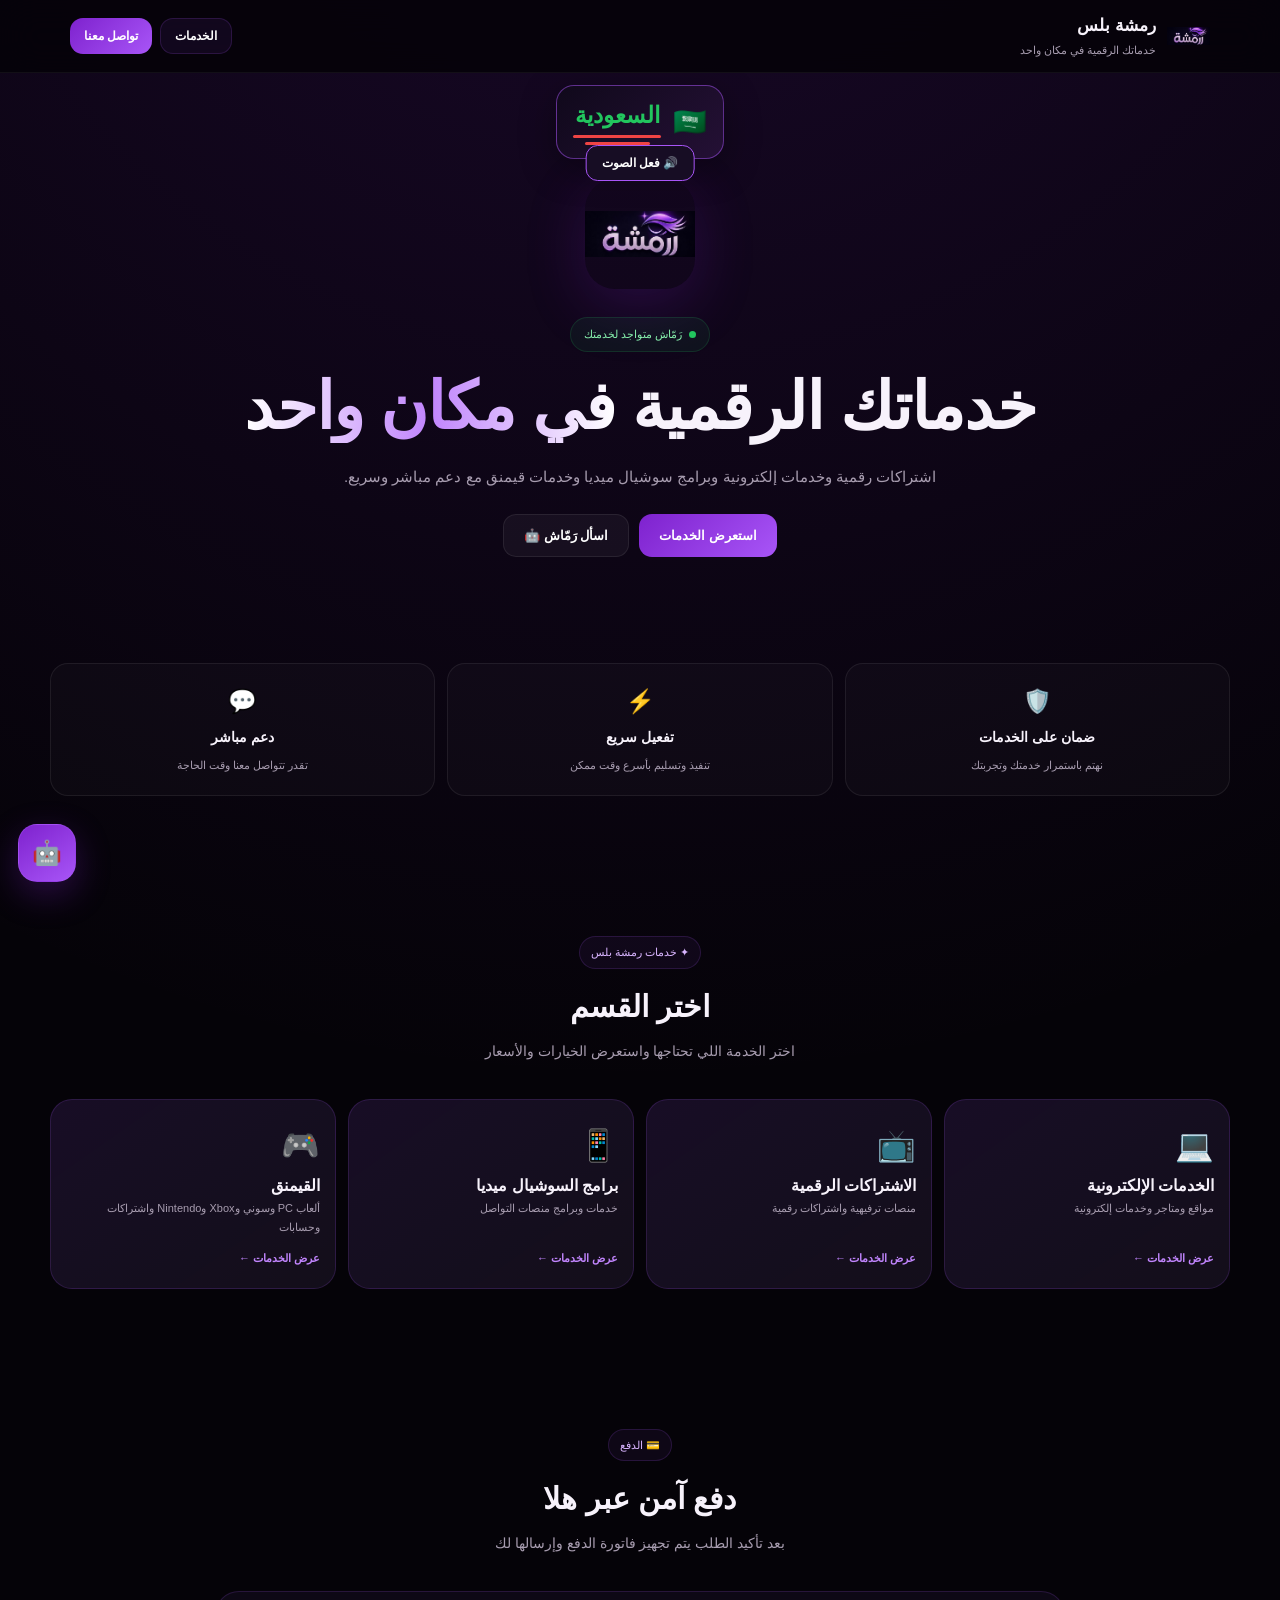
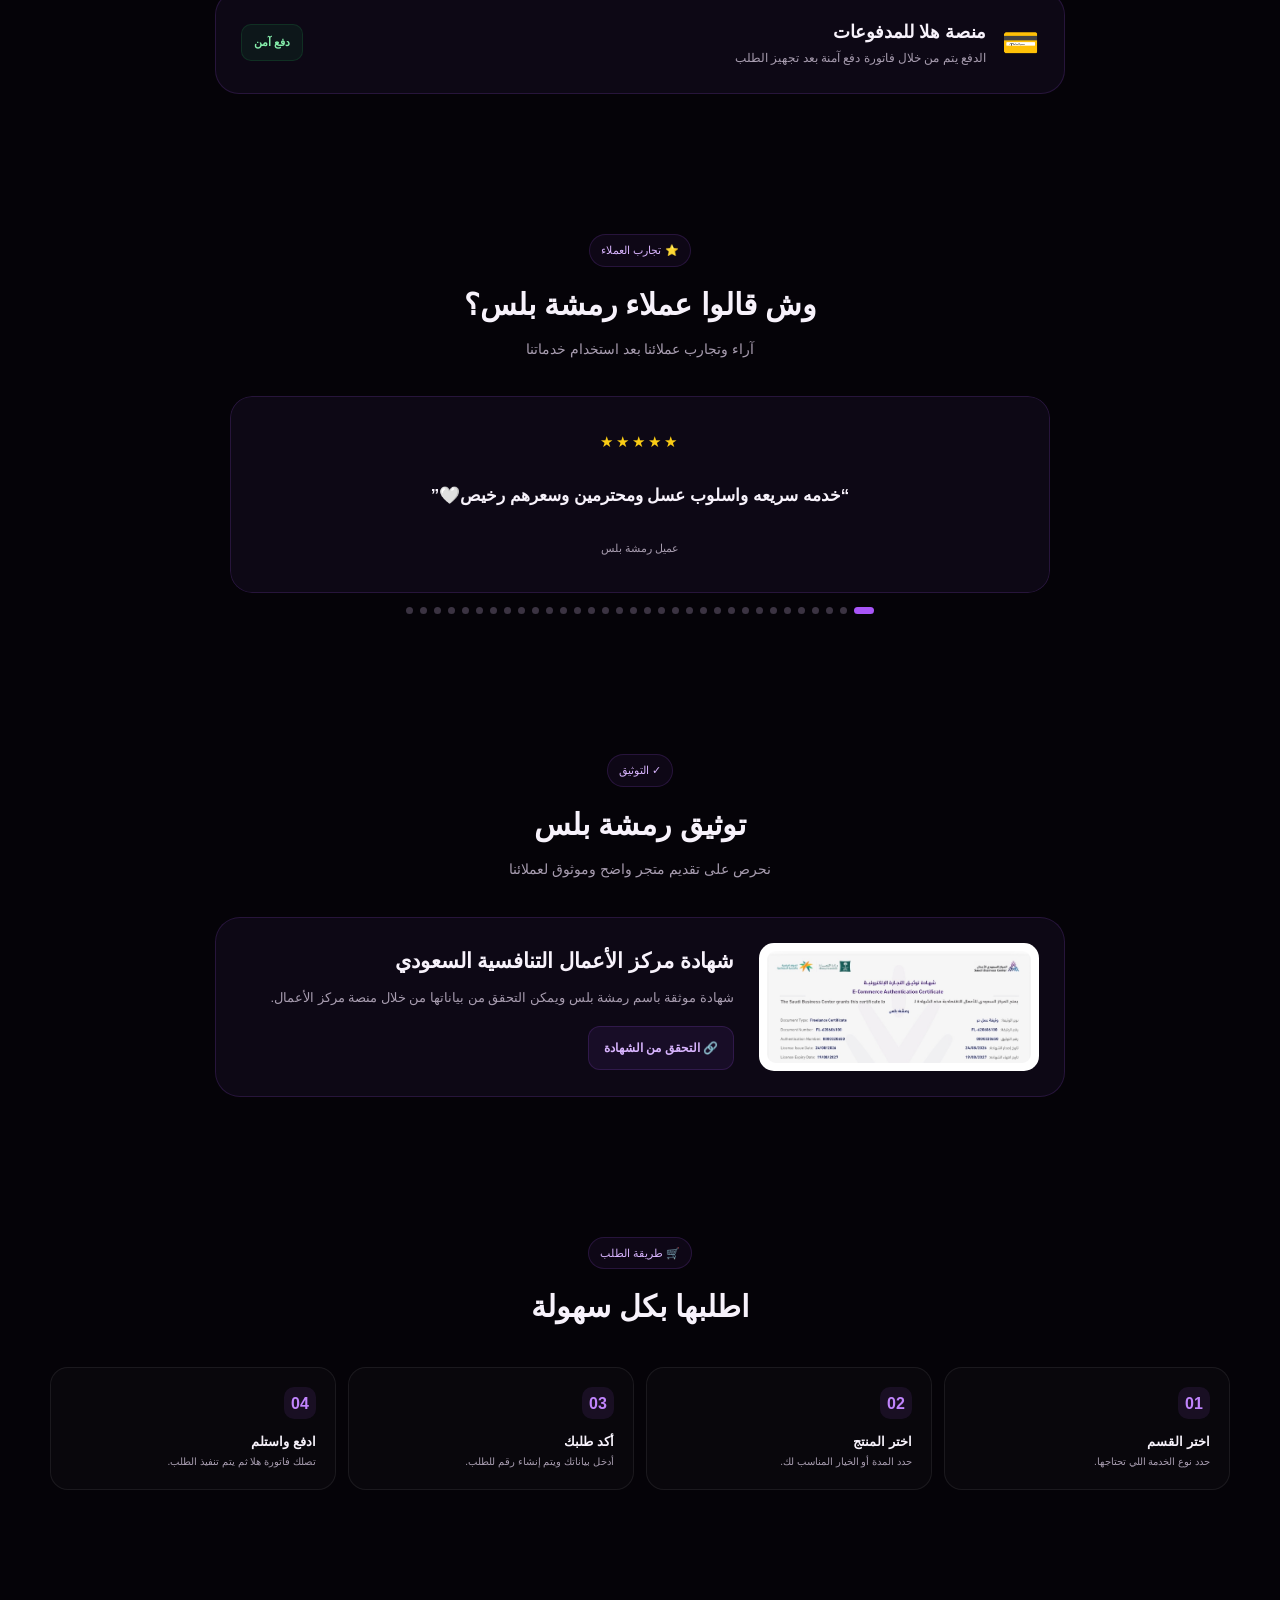
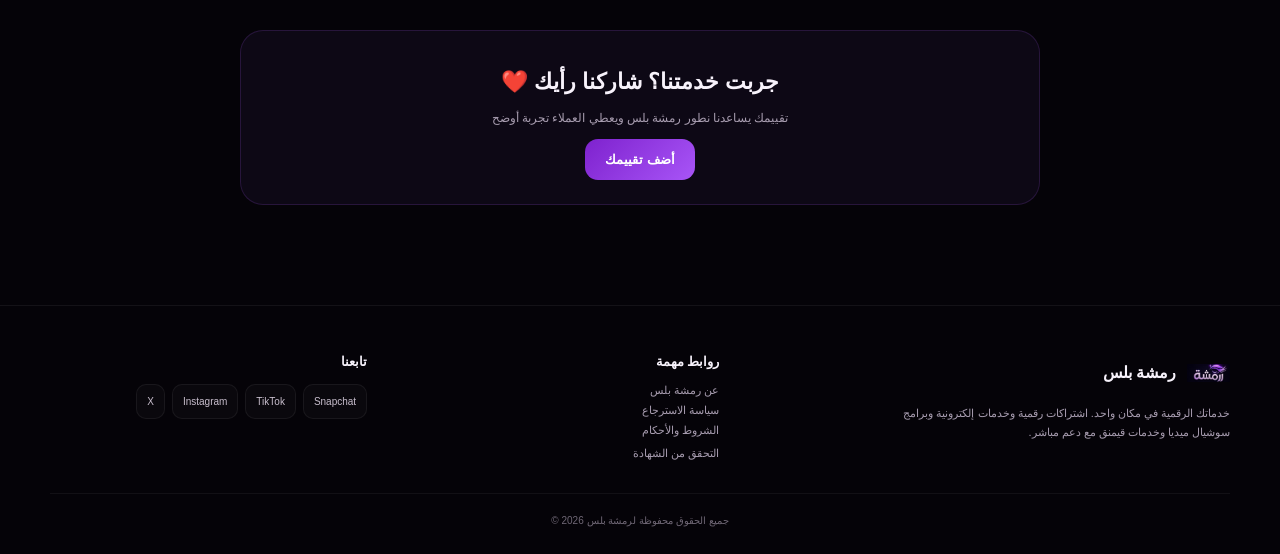
==== index.html @ 14879afb "Update index.html" ====
<!DOCTYPE html>
<html lang="ar" dir="rtl">
<head>
<meta charset="UTF-8">
<meta name="viewport" content="width=device-width, initial-scale=1.0">
<title>رمشة بلس | اشتراكات رقمية وخدمات إلكترونية</title>
<meta name="description" content="رمشة بلس - خدمات إلكترونية واشتراكات رقمية وبرامج سوشيال ميديا وخدمات قيمنق مع دعم مباشر.">
<meta name="robots" content="index,follow">
<link rel="canonical" href="https://ramshaplus.store/">
<link rel="icon" href="IMG_1574.jpeg">
<link rel="apple-touch-icon" href="IMG_1574.jpeg">

<script async src="https://www.googletagmanager.com/gtag/js?id=G-39RQ039RLK"></script>
<script>
window.dataLayer=window.dataLayer||[];
function gtag(){dataLayer.push(arguments);}
gtag('js',new Date());
gtag('config','G-39RQ039RLK');
</script>

<style>
*{box-sizing:border-box;margin:0;padding:0}
:root{--bg:#050308;--card:#0d0815;--purple:#a855f7;--purple2:#7e22ce;--text:#f7f2fb;--muted:#a79caf;--green:#22c55e;--border:rgba(168,85,247,.17);--shadow:0 20px 60px rgba(0,0,0,.38)}
html{scroll-behavior:smooth}
body{background:radial-gradient(circle at 50% -10%,rgba(126,34,206,.18),transparent 35%),var(--bg);color:var(--text);font-family:Tahoma,Arial,sans-serif;line-height:1.7;overflow-x:hidden}
body.modal-open{overflow:hidden}
button,input{font-family:inherit}
button{cursor:pointer}
a{color:inherit;text-decoration:none}
img{max-width:100%}
.header{position:sticky;top:0;z-index:1000;background:rgba(5,3,8,.88);backdrop-filter:blur(18px);border-bottom:1px solid rgba(255,255,255,.05)}
.header-inner{max-width:1180px;margin:auto;min-height:72px;padding:10px 20px;display:flex;align-items:center;justify-content:space-between;gap:15px}
.brand,.footer-brand{display:flex;align-items:center;gap:11px}
.brand img,.footer-brand img{width:43px;height:43px;object-fit:contain;border-radius:13px}
.brand-name{font-size:17px;font-weight:900}.brand-sub{font-size:11px;color:var(--muted)}
.header-actions{display:flex;gap:8px}
.header-btn,.btn{border-radius:13px;padding:10px 14px;font-weight:900;font-size:12px;transition:.2s}
.header-btn{border:1px solid var(--border);background:rgba(168,85,247,.08);color:#fff}
.header-btn.primary,.btn-primary{background:linear-gradient(135deg,var(--purple2),var(--purple));border:0;color:white}
.container{width:min(1180px,calc(100% - 32px));margin:auto}
.section{padding:70px 0}
.section-head{text-align:center;max-width:700px;margin:0 auto 35px}
.section-kicker{display:inline-block;padding:6px 11px;border:1px solid var(--border);border-radius:999px;color:#d8b4fe;background:rgba(168,85,247,.06);font-size:11px;margin-bottom:12px}
.section-title{font-size:30px;font-weight:900}.section-desc{color:var(--muted);font-size:14px;margin-top:8px}
.hero{min-height:590px;display:flex;align-items:center;text-align:center}
.hero-inner{max-width:850px;margin:auto}
.hero-logo{width:110px;height:110px;object-fit:contain;border-radius:30px;margin-bottom:20px;box-shadow:0 15px 60px rgba(126,34,206,.22)}
.online-badge{display:table;margin:0 auto 16px;padding:7px 13px;border-radius:999px;background:rgba(34,197,94,.07);border:1px solid rgba(34,197,94,.16);color:#86efac;font-size:11px}
.online-dot{display:inline-block;width:7px;height:7px;background:var(--green);border-radius:50%;margin-left:7px}
.hero h1{font-size:clamp(34px,6vw,65px);line-height:1.2;font-weight:900;letter-spacing:-1px}
.hero h1 span{background:linear-gradient(90deg,#fff,#c084fc,#fff);-webkit-background-clip:text;color:transparent}
.hero p{color:var(--muted);font-size:15px;max-width:650px;margin:18px auto 25px}
.hero-actions{display:flex;justify-content:center;flex-wrap:wrap;gap:10px}
.btn{padding:13px 20px;font-size:13px}.btn-secondary{color:white;background:rgba(255,255,255,.045);border:1px solid rgba(255,255,255,.08)}
.trust-grid{display:grid;grid-template-columns:repeat(3,1fr);gap:12px}
.trust-card{padding:18px;background:rgba(255,255,255,.025);border:1px solid rgba(255,255,255,.07);border-radius:18px;text-align:center}
.trust-icon{font-size:23px;margin-bottom:5px}.trust-card strong{display:block;font-size:14px}.trust-card span{color:var(--muted);font-size:11px}
.categories{display:grid;grid-template-columns:repeat(4,1fr);gap:12px}
.category-card{min-height:175px;padding:20px 15px;background:linear-gradient(145deg,rgba(168,85,247,.07),rgba(255,255,255,.025)),var(--card);border:1px solid var(--border);border-radius:22px;display:flex;flex-direction:column;justify-content:space-between;cursor:pointer;transition:.25s}
.category-card:hover{transform:translateY(-4px);border-color:rgba(168,85,247,.4)}
.category-icon{font-size:31px}.category-title{font-size:16px;font-weight:900}.category-desc{color:var(--muted);font-size:11px}.category-open{color:#c084fc;font-size:11px;font-weight:800;margin-top:12px}

/* أقسام القيمنق الفرعية */
.gaming-subcategories{display:grid;grid-template-columns:repeat(2,minmax(0,1fr));gap:13px}
.gaming-subcategory{min-width:0;min-height:175px;padding:17px;background:linear-gradient(145deg,rgba(168,85,247,.09),rgba(255,255,255,.02)),var(--card);border:1px solid var(--border);border-radius:20px;display:flex;align-items:center;gap:14px;text-align:right;color:var(--text);transition:transform .2s,border-color .2s}
.gaming-subcategory:hover{transform:translateY(-3px);border-color:rgba(168,85,247,.5)}
.gaming-subcategory img{width:76px;height:76px;flex:0 0 76px;object-fit:contain;border-radius:15px;background:rgba(255,255,255,.04);padding:5px}
.gaming-subcategory-icon{width:76px;height:76px;flex:0 0 76px;display:grid;place-items:center;font-size:36px;background:rgba(168,85,247,.1);border-radius:15px}
.gaming-subcategory-title{font-size:14px;font-weight:900}
.gaming-subcategory-desc{font-size:10px;color:var(--muted);margin-top:4px}
.gaming-subcategory-open{font-size:10px;color:#c084fc;font-weight:900;margin-top:9px}
.category-back-wrap{margin-bottom:15px}
.category-back{width:100%;padding:11px 14px;border:1px solid var(--border);background:rgba(168,85,247,.07);border-radius:12px;color:#d8b4fe;font-weight:900;font-size:12px;text-align:right}
.category-back:hover{background:rgba(168,85,247,.14)}

.payment-card{max-width:850px;margin:auto;padding:25px;border:1px solid var(--border);border-radius:24px;background:var(--card);display:flex;align-items:center;justify-content:space-between;gap:25px}
.payment-info{display:flex;align-items:center;gap:16px}.payment-icon{font-size:30px}.payment-info h3{font-size:18px}.payment-info p{color:var(--muted);font-size:12px}
.payment-tag{padding:8px 12px;border-radius:10px;background:rgba(34,197,94,.08);border:1px solid rgba(34,197,94,.14);color:#86efac;font-size:11px;font-weight:800}
.overlay{position:fixed;inset:0;background:rgba(0,0,0,.75);backdrop-filter:blur(8px);z-index:2000;display:none;padding:18px;overflow-y:auto}
.overlay.active{display:flex;align-items:center;justify-content:center}
.modal{width:min(900px,100%);max-height:90vh;overflow:auto;background:#0a0710;border:1px solid rgba(168,85,247,.2);border-radius:24px;box-shadow:var(--shadow)}
.modal-head{position:sticky;top:0;z-index:2;background:rgba(10,7,16,.96);border-bottom:1px solid rgba(255,255,255,.06);padding:17px 20px;display:flex;align-items:center;justify-content:space-between;gap:10px}
.modal-title{font-size:18px;font-weight:900}.modal-close{width:36px;height:36px;border-radius:11px;border:1px solid rgba(255,255,255,.07);background:rgba(255,255,255,.04);color:#fff;font-size:18px}
.modal-body{padding:20px}.products-grid{display:grid;grid-template-columns:repeat(2,minmax(0,1fr));gap:12px}
.product{padding:16px;border:1px solid rgba(255,255,255,.065);background:rgba(255,255,255,.025);border-radius:18px}
.product-top{display:flex;justify-content:space-between;gap:10px;align-items:flex-start}.product-name{font-weight:900;font-size:14px}.product-desc{color:var(--muted);font-size:10px;margin-top:3px}
.product-options{display:flex;flex-wrap:wrap;gap:7px;margin-top:13px}
.option-btn{flex:1;min-width:90px;border:1px solid rgba(168,85,247,.16);background:rgba(168,85,247,.05);color:#eee;padding:9px 7px;border-radius:11px;font-size:11px;font-weight:800}
.option-btn:hover{background:rgba(168,85,247,.13)}
.option-btn.contact{color:#c084fc}
.option-btn.unavailable,.option-btn:disabled{background:#2a2630 !important;border:1px solid #3f394a !important;color:#8f859e !important;cursor:not-allowed !important;opacity:1 !important}
.unavailable-note{margin-top:12px;padding:10px;border-radius:11px;text-align:center;background:rgba(239,68,68,.07);border:1px solid rgba(239,68,68,.2);color:#fca5a5;font-size:12px;font-weight:bold}
.checkout-box{max-width:530px;margin:auto}.checkout-product{padding:15px;border-radius:15px;background:rgba(168,85,247,.055);border:1px solid var(--border);margin-bottom:18px}
.checkout-product strong{display:block}.checkout-product span{color:#c084fc;font-size:12px}
.field{margin-bottom:13px}.field label{display:block;font-size:11px;color:#c7bdcc;margin-bottom:6px}
.field input{width:100%;border:1px solid rgba(255,255,255,.08);background:#08060b;color:#fff;padding:12px 13px;border-radius:12px;outline:none}
.order-note{font-size:10px;color:var(--muted);margin:10px 0 15px}.checkout-actions{display:flex;gap:8px}.checkout-actions .btn{flex:1}
.review-wrap{max-width:820px;margin:auto}.review-slider{overflow:hidden;border-radius:22px}.review-track{display:flex;transition:transform .45s ease}
.review-slide{min-width:100%;padding:32px 25px;background:var(--card);border:1px solid var(--border);border-radius:22px;text-align:center}
.stars{color:#facc15;letter-spacing:3px;font-size:15px;margin-bottom:14px}.review-text{font-size:17px;font-weight:700;min-height:55px;display:flex;align-items:center;justify-content:center}
.review-author{color:var(--muted);font-size:11px;margin-top:15px}.slider-controls{display:flex;justify-content:center;gap:7px;margin-top:14px}
.dot{width:7px;height:7px;border:0;border-radius:50%;background:#3b3342}.dot.active{width:20px;border-radius:99px;background:var(--purple)}
.certificate{max-width:850px;margin:auto;display:grid;grid-template-columns:280px 1fr;gap:25px;align-items:center;padding:25px;background:var(--card);border:1px solid var(--border);border-radius:25px}
.certificate-img{background:#fff;border-radius:15px;padding:8px}.certificate-img img{width:100%;display:block;border-radius:9px}
.certificate-info h3{font-size:21px;margin-bottom:8px}.certificate-info p{color:var(--muted);font-size:13px;margin-bottom:17px}
.verify-btn{display:inline-block;padding:11px 15px;border-radius:12px;background:rgba(168,85,247,.08);border:1px solid var(--border);color:#d8b4fe;font-size:12px;font-weight:900}
.steps{display:grid;grid-template-columns:repeat(4,1fr);gap:12px}.step{padding:19px;border:1px solid rgba(255,255,255,.07);background:rgba(255,255,255,.02);border-radius:18px}
.step-number{width:32px;height:32px;display:grid;place-items:center;border-radius:10px;background:rgba(168,85,247,.1);color:#c084fc;font-weight:900;margin-bottom:12px}
.step h3{font-size:13px}.step p{color:var(--muted);font-size:10px}
.review-cta{max-width:800px;margin:auto;text-align:center;padding:32px 20px;border-radius:23px;border:1px solid var(--border);background:var(--card)}
.review-cta h3{font-size:22px}.review-cta p{color:var(--muted);font-size:12px;margin:7px 0 17px}
.footer{border-top:1px solid rgba(255,255,255,.06);padding:45px 0 25px;margin-top:30px}
.footer-top{display:grid;grid-template-columns:1.5fr 1fr 1fr;gap:35px}.footer-brand{margin-bottom:10px}.footer p{color:var(--muted);font-size:11px;max-width:350px}
.footer h4{font-size:13px;margin-bottom:11px}.footer-links{display:flex;flex-direction:column;gap:7px}
.footer-links button,.footer-links a{background:none;border:0;text-align:right;color:var(--muted);font-size:11px;padding:0}
.socials{display:flex;flex-wrap:wrap;gap:7px}.social{padding:8px 10px;border-radius:10px;border:1px solid rgba(255,255,255,.06);background:rgba(255,255,255,.025);font-size:10px;color:#c8becd}
.footer-bottom{border-top:1px solid rgba(255,255,255,.05);margin-top:30px;padding-top:18px;text-align:center;color:#6f6775;font-size:10px}
.policy-content{color:#c9c1cf;font-size:12px}.policy-content h3{color:#fff;font-size:15px;margin:17px 0 6px}.policy-content p{margin-bottom:8px}
.ramash-button{position:fixed;left:18px;bottom:18px;z-index:1500;width:58px;height:58px;border-radius:19px;border:1px solid rgba(168,85,247,.4);background:linear-gradient(145deg,#7e22ce,#a855f7);color:#fff;box-shadow:0 12px 35px rgba(126,34,206,.3);font-size:24px}
.ramash-window{position:fixed;left:18px;bottom:88px;z-index:1500;width:min(360px,calc(100vw - 30px));height:490px;display:none;flex-direction:column;background:#09070d;border:1px solid rgba(168,85,247,.22);border-radius:23px;box-shadow:0 25px 70px rgba(0,0,0,.55);overflow:hidden}
.ramash-window.active{display:flex}.ramash-head{padding:14px;display:flex;align-items:center;justify-content:space-between;background:rgba(126,34,206,.18);border-bottom:1px solid rgba(255,255,255,.06)}
.ramash-title{display:flex;align-items:center;gap:9px}.ramash-avatar{width:38px;height:38px;display:grid;place-items:center;border-radius:12px;background:rgba(168,85,247,.15)}
.ramash-title strong{font-size:13px}.ramash-title span{display:block;color:#86efac;font-size:9px}.ramash-close{width:30px;height:30px;border:0;background:rgba(255,255,255,.05);border-radius:9px;color:#fff}
.ramash-messages{flex:1;overflow-y:auto;padding:13px;display:flex;flex-direction:column;gap:9px}
.msg{max-width:90%;padding:10px 11px;border-radius:13px;font-size:11px;white-space:pre-line}.msg.bot{align-self:flex-start;background:rgba(255,255,255,.045);border:1px solid rgba(255,255,255,.05)}.msg.user{align-self:flex-end;background:linear-gradient(135deg,#6d28d9,#9333ea)}
.ramash-quick{padding:8px 10px;display:flex;gap:5px;overflow-x:auto;border-top:1px solid rgba(255,255,255,.04)}
.quick-btn{flex:0 0 auto;border:1px solid rgba(168,85,247,.16);background:rgba(168,85,247,.06);color:#d8b4fe;padding:6px 9px;border-radius:9px;font-size:9px}
.ramash-input{display:flex;gap:6px;padding:10px;border-top:1px solid rgba(255,255,255,.06)}
.ramash-input input{min-width:0;flex:1;background:#050308;border:1px solid rgba(255,255,255,.07);color:#fff;border-radius:11px;padding:10px;font-size:11px;outline:none}
.ramash-send{width:42px;border:0;border-radius:11px;background:var(--purple);color:#fff}
.toast{position:fixed;right:50%;bottom:20px;transform:translate(50%,20px);opacity:0;pointer-events:none;z-index:5000;background:#17101f;border:1px solid rgba(168,85,247,.25);color:#fff;padding:11px 16px;border-radius:12px;font-size:11px;transition:.25s}
.toast.show{opacity:1;transform:translate(50%,0)}
@media(max-width:900px){.categories{grid-template-columns:repeat(2,1fr)}.steps{grid-template-columns:repeat(2,1fr)}.certificate{grid-template-columns:220px 1fr}}
@media(max-width:650px){
.header-inner{min-height:65px;padding:8px 12px}.brand-sub{display:none}.brand-name{font-size:15px}.brand img{width:38px;height:38px}.header-btn{padding:8px 10px;font-size:10px}
.hero{min-height:530px}.hero-logo{width:90px;height:90px}.hero h1{font-size:39px}.hero p{font-size:13px;padding:0 12px}
.section{padding:52px 0}.section-title{font-size:25px}.container{width:calc(100% - 22px)}
.trust-grid{grid-template-columns:1fr}.trust-card{display:flex;align-items:center;text-align:right;gap:12px;padding:13px}.trust-icon{margin:0}
.categories{gap:8px}.category-card{min-height:155px;padding:15px 12px;border-radius:17px}.category-icon{font-size:26px}.category-title{font-size:13px}.category-desc{font-size:9px}
.gaming-subcategories{gap:9px}.gaming-subcategory{min-height:155px;padding:12px;flex-direction:column;align-items:flex-start;gap:9px}.gaming-subcategory img,.gaming-subcategory-icon{width:58px;height:58px;flex-basis:58px}.gaming-subcategory-title{font-size:12px}.gaming-subcategory-desc{font-size:9px}
.payment-card{flex-direction:column;align-items:stretch;padding:18px;gap:15px}
.products-grid{grid-template-columns:1fr}.modal-body{padding:13px}.modal{max-height:92vh}
.certificate{grid-template-columns:1fr;padding:16px}.certificate-img{max-width:280px;margin:auto}.certificate-info{text-align:center}
.steps{grid-template-columns:1fr 1fr;gap:8px}.step{padding:14px}.footer-top{grid-template-columns:1fr;gap:25px}.review-text{font-size:14px}
.ramash-window{left:10px;bottom:83px;width:calc(100vw - 20px);height:475px}.ramash-button{left:12px;bottom:12px}
}
@media(max-width:380px){.header-actions .header-btn:first-child{display:none}.hero h1{font-size:34px}.category-card{min-height:145px}}

/* 🇸🇦 */
.ramsha-trend{
position:fixed;top:85px;left:50%;z-index:900;display:flex;align-items:center;gap:12px;padding:13px 16px;width:max-content;max-width:calc(100vw - 24px);justify-content:center;border:1px solid rgba(168,85,247,.5);border-radius:18px;background:linear-gradient(135deg,#10091b,#241035);color:white;box-shadow:0 10px 35px rgba(0,0,0,.35);text-align:center;opacity:0;visibility:hidden;transform:translate(-50%,-12px);transition:opacity .25s,transform .25s,visibility .25s;pointer-events:none
}
.ramsha-trend.show{opacity:1;visibility:visible;transform:translate(-50%,0)}
.trend-flag{font-size:27px;line-height:1}
.trend-copy{display:flex;flex-direction:column;align-items:center;gap:4px}
.trend-message{color:#22c55e;font-size:23px;font-weight:900;line-height:1.4;white-space:nowrap}
.trend-underline{display:block;width:88px;height:3px;border-radius:4px;background:#ef4444}
.trend-underline.second{width:65px}
#enableTrendSound{position:fixed;top:145px;left:50%;transform:translateX(-50%);z-index:1600;padding:10px 15px;border:1px solid #a855f7;border-radius:12px;background:#170d24;color:white;font:bold 12px Tahoma,sans-serif}
@media(max-width:600px){.ramsha-trend{top:78px}#enableTrendSound{top:139px}}
</style>
</head>

<body>

<div class="ramsha-trend" id="ramshaTrend" aria-hidden="true">
  <span class="trend-flag">🇸🇦</span>
  <div class="trend-copy">
    <span class="trend-message">السعودية</span>
    <span class="trend-underline"></span>
    <span class="trend-underline second"></span>
  </div>
</div>

<button id="enableTrendSound" type="button">🔊 فعل الصوت</button>
<video id="qamtahAudio" src="./v1c044g50000dak5hmnog65h56dgqgn0.mov" preload="auto" playsinline style="position:fixed;width:1px;height:1px;opacity:0;pointer-events:none" aria-hidden="true"></video>

<header class="header">
  <div class="header-inner">
    <a href="#" class="brand"><img src="IMG_1574.jpeg" alt="شعار رمشة بلس"><div><div class="brand-name">رمشة بلس</div><div class="brand-sub">خدماتك الرقمية في مكان واحد</div></div></a>
    <div class="header-actions">
      <button class="header-btn" onclick="scrollToSection('categories')">الخدمات</button>
      <button class="header-btn primary" onclick="openWhatsApp()">تواصل معنا</button>
    </div>
  </div>
</header>

<section class="hero"><div class="container"><div class="hero-inner">
  <img class="hero-logo" src="IMG_1574.jpeg" alt="رمشة بلس">
  <div class="online-badge"><span class="online-dot"></span>رَمّاش متواجد لخدمتك</div>
  <h1>خدماتك الرقمية <span>في مكان واحد</span></h1>
  <p>اشتراكات رقمية وخدمات إلكترونية وبرامج سوشيال ميديا وخدمات قيمنق مع دعم مباشر وسريع.</p>
  <div class="hero-actions">
    <button class="btn btn-primary" onclick="scrollToSection('categories')">استعرض الخدمات</button>
    <button class="btn btn-secondary" onclick="openRamash()">اسأل رَمّاش 🤖</button>
  </div>
</div></div></section>

<section class="section" style="padding-top:0"><div class="container"><div class="trust-grid">
  <div class="trust-card"><div class="trust-icon">🛡️</div><div><strong>ضمان على الخدمات</strong><span>نهتم باستمرار خدمتك وتجربتك</span></div></div>
  <div class="trust-card"><div class="trust-icon">⚡</div><div><strong>تفعيل سريع</strong><span>تنفيذ وتسليم بأسرع وقت ممكن</span></div></div>
  <div class="trust-card"><div class="trust-icon">💬</div><div><strong>دعم مباشر</strong><span>تقدر تتواصل معنا وقت الحاجة</span></div></div>
</div></div></section>

<section class="section" id="categories"><div class="container">
  <div class="section-head"><div class="section-kicker">✦ خدمات رمشة بلس</div><h2 class="section-title">اختر القسم</h2><p class="section-desc">اختر الخدمة اللي تحتاجها واستعرض الخيارات والأسعار</p></div>
  <div class="categories" id="categoryGrid"></div>
</div></section>

<section class="section"><div class="container">
  <div class="section-head"><div class="section-kicker">💳 الدفع</div><h2 class="section-title">دفع آمن عبر هلا</h2><p class="section-desc">بعد تأكيد الطلب يتم تجهيز فاتورة الدفع وإرسالها لك</p></div>
  <div class="payment-card"><div class="payment-info"><div class="payment-icon">💳</div><div><h3>منصة هلا للمدفوعات</h3><p>الدفع يتم من خلال فاتورة دفع آمنة بعد تجهيز الطلب</p></div></div><div class="payment-tag">دفع آمن</div></div>
</div></section>

<section class="section"><div class="container">
  <div class="section-head"><div class="section-kicker">⭐ تجارب العملاء</div><h2 class="section-title">وش قالوا عملاء رمشة بلس؟</h2><p class="section-desc">آراء وتجارب عملائنا بعد استخدام خدماتنا</p></div>
  <div class="review-wrap"><div class="review-slider"><div class="review-track" id="reviewTrack"></div></div><div class="slider-controls" id="reviewDots"></div></div>
</div></section>

<section class="section"><div class="container">
  <div class="section-head"><div class="section-kicker">✓ التوثيق</div><h2 class="section-title">توثيق رمشة بلس</h2><p class="section-desc">نحرص على تقديم متجر واضح وموثوق لعملائنا</p></div>
  <div class="certificate"><div class="certificate-img"><img src="IMG_1893.jpeg" alt="شهادة توثيق رمشة بلس"></div><div class="certificate-info">
    <h3>شهادة مركز الأعمال التنافسية السعودي</h3><p>شهادة موثقة باسم رمشة بلس ويمكن التحقق من بياناتها من خلال منصة مركز الأعمال.</p>
    <a class="verify-btn" href="https://business.sa/ar/eservices/details/3fd371e5-11de-4078-08cf-08dbf015747a" target="_blank" rel="noopener">🔗 التحقق من الشهادة</a>
  </div></div>
</div></section>

<section class="section"><div class="container">
  <div class="section-head"><div class="section-kicker">🛒 طريقة الطلب</div><h2 class="section-title">اطلبها بكل سهولة</h2></div>
  <div class="steps">
    <div class="step"><div class="step-number">01</div><h3>اختر القسم</h3><p>حدد نوع الخدمة اللي تحتاجها.</p></div>
    <div class="step"><div class="step-number">02</div><h3>اختر المنتج</h3><p>حدد المدة أو الخيار المناسب لك.</p></div>
    <div class="step"><div class="step-number">03</div><h3>أكد طلبك</h3><p>أدخل بياناتك ويتم إنشاء رقم للطلب.</p></div>
    <div class="step"><div class="step-number">04</div><h3>ادفع واستلم</h3><p>تصلك فاتورة هلا ثم يتم تنفيذ الطلب.</p></div>
  </div>
</div></section>

<section class="section"><div class="container"><div class="review-cta">
  <h3>جربت خدمتنا؟ شاركنا رأيك ❤️</h3><p>تقييمك يساعدنا نطور رمشة بلس ويعطي العملاء تجربة أوضح</p>
  <a href="https://docs.google.com/forms/d/12UfiXVwpV9v-mZhR9fCthrwzqM962aI8nIpsQZdZw9k/viewform" target="_blank" rel="noopener" class="btn btn-primary">أضف تقييمك</a>
</div></div></section>

<footer class="footer"><div class="container"><div class="footer-top">
  <div><div class="footer-brand"><img src="IMG_1574.jpeg" alt="رمشة بلس"><strong>رمشة بلس</strong></div><p>خدماتك الرقمية في مكان واحد. اشتراكات رقمية وخدمات إلكترونية وبرامج سوشيال ميديا وخدمات قيمنق مع دعم مباشر.</p></div>
  <div><h4>روابط مهمة</h4><div class="footer-links">
    <button onclick="openPolicy('about')">عن رمشة بلس</button><button onclick="openPolicy('refund')">سياسة الاسترجاع</button><button onclick="openPolicy('terms')">الشروط والأحكام</button>
    <a href="https://business.sa/ar/eservices/details/3fd371e5-11de-4078-08cf-08dbf015747a" target="_blank" rel="noopener">التحقق من الشهادة</a>
  </div></div>
  <div><h4>تابعنا</h4><div class="socials">
    <a class="social" href="https://snapchat.com/t/M5LXgWuQ" target="_blank" rel="noopener">Snapchat</a>
    <a class="social" href="https://www.tiktok.com/@ramshaplus" target="_blank" rel="noopener">TikTok</a>
    <a class="social" href="https://www.instagram.com/@ramshaplus" target="_blank" rel="noopener">Instagram</a>
    <a class="social" href="https://x.com/ramshaplus" target="_blank" rel="noopener">X</a>
  </div></div>
</div><div class="footer-bottom">جميع الحقوق محفوظة لرمشة بلس 2026 ©</div></div></footer>

<div class="overlay" id="categoryOverlay"><div class="modal">
  <div class="modal-head"><div class="modal-title" id="categoryModalTitle">الخدمات</div><button class="modal-close" onclick="closeCategory()" aria-label="إغلاق">×</button></div>
  <div class="modal-body">
    <div class="category-back-wrap" id="categoryBackWrap" hidden></div>
    <div class="products-grid" id="productsGrid"></div>
  </div>
</div></div>

<div class="overlay" id="checkoutOverlay"><div class="modal">
  <div class="modal-head"><div class="modal-title">تأكيد الطلب</div><button class="modal-close" onclick="closeCheckout()" aria-label="إغلاق">×</button></div>
  <div class="modal-body"><div class="checkout-box">
    <div class="checkout-product"><strong id="checkoutProduct">المنتج</strong><span id="checkoutPrice">السعر</span></div>
    <div class="field"><label for="customerName">اسم العميل</label><input id="customerName" type="text" placeholder="اكتب اسمك"></div>
    <div class="field"><label for="customerPhone">رقم الجوال</label><input id="customerPhone" type="tel" placeholder="05xxxxxxxx"></div>
    <div class="order-note">بعد الضغط على تأكيد الطلب سيتم فتح واتساب وإرسال تفاصيل طلبك، وبعدها يتم تجهيز فاتورة الدفع عبر هلا.</div>
    <div class="checkout-actions"><button class="btn btn-secondary" onclick="closeCheckout()">رجوع</button><button class="btn btn-primary" onclick="confirmOrder()">تأكيد الطلب</button></div>
  </div></div>
</div></div>

<div class="overlay" id="policyOverlay"><div class="modal">
  <div class="modal-head"><div class="modal-title" id="policyTitle">المعلومات</div><button class="modal-close" onclick="closePolicy()" aria-label="إغلاق">×</button></div>
  <div class="modal-body"><div class="policy-content" id="policyContent"></div></div>
</div></div>

<button class="ramash-button" onclick="toggleRamash()" aria-label="رَمّاش">🤖</button>
<div class="ramash-window" id="ramashWindow">
  <div class="ramash-head"><div class="ramash-title"><div class="ramash-avatar">🤖</div><div><strong>رَمّاش</strong><span>متواجد لخدمتك</span></div></div><button class="ramash-close" onclick="closeRamash()" aria-label="إغلاق">×</button></div>
  <div class="ramash-messages" id="ramashMessages"><div class="msg bot">هلا والله 👋🏻 أنا رَمّاش 🤖

أقدر أساعدك تعرف الأسعار والخدمات وطريقة الطلب.</div></div>
  <div class="ramash-quick">
    <button class="quick-btn" onclick="quickRamash('الاسعار')">الأسعار</button>
    <button class="quick-btn" onclick="quickRamash('نتفلكس')">نتفلكس</button>
    <button class="quick-btn" onclick="quickRamash('شاهد')">شاهد</button>
    <button class="quick-btn" onclick="quickRamash('يوتيوب')">يوتيوب</button>
    <button class="quick-btn" onclick="quickRamash('طريقة الطلب')">طريقة الطلب</button>
  </div>
  <div class="ramash-input"><input id="ramashInput" type="text" placeholder="اكتب سؤالك..." onkeydown="if(event.key==='Enter')sendRamash()"><button class="ramash-send" onclick="sendRamash()" aria-label="إرسال">↑</button></div>
</div>
<div class="toast" id="toast" role="status" aria-live="polite"></div>

<script>
"use strict";

const WHATSAPP="966501286453";

const categories={
  digital:{title:"الخدمات الإلكترونية",icon:"💻",desc:"مواقع ومتاجر وخدمات إلكترونية",products:[
    {name:"إنشاء موقع إلكتروني",description:"تصميم وتجهيز موقع إلكتروني",options:[{label:"45.99 ريال",price:45.99}]},
    {name:"إنشاء متجر إلكتروني",description:"إنشاء وتجهيز متجر إلكتروني",options:[{label:"22.99 ريال",price:22.99}]},
    {name:"تطوير وتعديل متجر",description:"تطوير أو تعديل حسب الطلب",options:[{label:"تواصل معنا",contact:true}]},
    {name:"تعديل موقع إلكتروني",description:"تعديلات وتحسينات على موقعك",options:[{label:"14.99 ريال",price:14.99}]},
    {name:"إضافة المنتجات",description:"إضافة وترتيب منتجات متجرك",options:[{label:"8.99 ريال",price:8.99}]},
    {name:"خدمة إلكترونية مخصصة",description:"خدمة حسب احتياجك",options:[{label:"تواصل معنا",contact:true}]}
  ]},
  subscriptions:{title:"الاشتراكات الرقمية",icon:"📺",desc:"منصات ترفيهية واشتراكات رقمية",products:[
    {name:"Netflix",description:"اشتراك نتفلكس",options:[{label:"شهر — 9.99 ريال",price:9.99},{label:"سنة — 59.99 ريال",price:59.99}]},
    {name:"Shahid VIP",description:"اشتراك شاهد VIP",options:[{label:"شهر — 9.99 ريال",price:9.99},{label:"سنة — 49.99 ريال",price:49.99}]},
    {name:"Shahid مباريات",description:"اشتراك شاهد للمباريات",options:[{label:"شهر — 62.99 ريال",price:62.99},{label:"سنة — 94.99 ريال",price:94.99}]},
    {name:"YouTube Premium",description:"يوتيوب بريميوم",options:[{label:"شهر — 15.99 ريال",price:15.99},{label:"سنة — 29.99 ريال",price:29.99}]}
  ]},
  social:{title:"برامج السوشيال ميديا",icon:"📱",desc:"خدمات وبرامج منصات التواصل",products:[
    {name:"Snapchat Plus",description:"اشتراك سناب بلس",options:[{label:"3 أشهر — 32.99 ريال",price:32.99},{label:"6 أشهر — 45.99 ريال",price:45.99},{label:"12 شهر — 89.99 ريال",price:89.99}]},
    {name:"متابعين TikTok",description:"خدمات متابعين تيك توك",options:[{label:"تواصل معنا",contact:true}]},
    {name:"متابعين Instagram",description:"خدمات متابعين انستقرام",options:[{label:"تواصل معنا",contact:true}]},
    {name:"متابعين X",description:"خدمات متابعين منصة X",options:[{label:"تواصل معنا",contact:true}]}
  ]},
  gaming:{title:"القيمنق",icon:"🎮",desc:"ألعاب PC وسوني وXbox وNintendo واشتراكات وحسابات",products:[
    {name:"PlayStation Plus",description:"اشتراك PS Plus",options:[
      {label:"شهر — غير متوفر",unavailable:true},
      {label:"3 أشهر — غير متوفر",unavailable:true},
      {label:"سنة — غير متوفر",unavailable:true}
    ]},
    {name:"Fortnite Accounts",description:"حسابات فورتنايت",options:[{label:"تواصل معنا",contact:true}]},
    {name:"V-Bucks",description:"عملات فورتنايت",options:[{label:"تواصل معنا",contact:true}]},
    {name:"Random Accounts",description:"حسابات عشوائية",options:[{label:"تواصل معنا",contact:true}]}
  ]}
};

/* الأقسام الفرعية للقيمنق */
categories.gaming.subcategories=[
  {
    key:"pc",
    title:"ألعاب PC",
    image:"IMG_2502.webp",
    desc:"ألعاب الكمبيوتر وSteam",
    products:[{name:"ألعاب PC",description:"ألعاب الكمبيوتر وSteam",options:[{label:"تواصل معنا",contact:true}]}]
  },
  {
    key:"playstation",
    title:"ألعاب سوني",
    image:"IMG_2501.jpeg",
    desc:"ألعاب وخدمات PlayStation",
    products:[{name:"ألعاب سوني",description:"ألعاب وخدمات PlayStation",options:[{label:"تواصل معنا",contact:true}]}]
  },
  {
    key:"xbox",
    title:"ألعاب Xbox",
    image:"IMG_2503.webp",
    desc:"ألعاب وخدمات إكس بوكس",
    products:[{name:"ألعاب Xbox",description:"ألعاب وخدمات إكس بوكس",options:[{label:"تواصل معنا",contact:true}]}]
  },
  {
    key:"nintendo",
    title:"ألعاب Nintendo",
    image:"IMG_2504.png",
    desc:"ألعاب وخدمات نينتندو",
    products:[{name:"ألعاب Nintendo",description:"ألعاب وخدمات نينتندو",options:[{label:"تواصل معنا",contact:true}]}]
  },
  {
    key:"accounts",
    title:"الاشتراكات والحسابات",
    icon:"👾",
    desc:"بلس سوني وفورتنايت وV-Bucks وحسابات",
    products:categories.gaming.products
  }
];

const categoryGrid=document.getElementById("categoryGrid");

Object.entries(categories).forEach(([key,category])=>{
  const card=document.createElement("div");
  card.className="category-card";
  card.innerHTML=`<div><div class="category-icon">${category.icon}</div><div class="category-title">${category.title}</div><div class="category-desc">${category.desc}</div></div><div class="category-open">عرض الخدمات ←</div>`;
  card.addEventListener("click",()=>openCategory(key));
  categoryGrid.appendChild(card);
});

/* فتح الأقسام */
function openCategory(key){
  const category=categories[key];
  if(!category)return;

  if(key==="gaming"){
    renderGamingSubcategories();
    return;
  }

  renderCategoryProducts(category.title,category.products,false);
}

/* عرض بطاقات القيمنق الفرعية */
function renderGamingSubcategories(){
  const category=categories.gaming;
  const grid=document.getElementById("productsGrid");
  const backWrap=document.getElementById("categoryBackWrap");

  document.getElementById("categoryModalTitle").textContent=category.title;
  backWrap.hidden=true;
  backWrap.innerHTML="";
  grid.className="gaming-subcategories";
  grid.innerHTML="";

  category.subcategories.forEach(subcategory=>{
    const card=document.createElement("button");
    card.type="button";
    card.className="gaming-subcategory";

    let visual;
    if(subcategory.image){
      const image=document.createElement("img");
      image.src=subcategory.image;
      image.alt=subcategory.title;
      image.loading="lazy";
      image.onerror=()=>{image.style.display="none";};
      visual=image;
    }else{
      const icon=document.createElement("span");
      icon.className="gaming-subcategory-icon";
      icon.textContent=subcategory.icon||"🎮";
      visual=icon;
    }

    const info=document.createElement("span");
    info.innerHTML=`
      <span class="gaming-subcategory-title">${subcategory.title}</span>
      <span class="gaming-subcategory-desc">${subcategory.desc}</span>
      <span class="gaming-subcategory-open">استعرض القسم ←</span>
    `;

    card.append(visual,info);
    card.addEventListener("click",()=>{
      renderCategoryProducts(subcategory.title,subcategory.products,true);
    });
    grid.appendChild(card);
  });

  document.getElementById("categoryOverlay").classList.add("active");
  document.body.classList.add("modal-open");
}

/* عرض المنتجات مع خيار الرجوع عند فتح قسم فرعي */
function renderCategoryProducts(title,products,showBack){
  const grid=document.getElementById("productsGrid");
  const backWrap=document.getElementById("categoryBackWrap");

  document.getElementById("categoryModalTitle").textContent=title;
  grid.className="products-grid";
  grid.innerHTML="";
  backWrap.innerHTML="";
  backWrap.hidden=!showBack;

  if(showBack){
    const backButton=document.createElement("button");
    backButton.type="button";
    backButton.className="category-back";
    backButton.textContent="→ رجوع إلى أقسام القيمنق";
    backButton.addEventListener("click",renderGamingSubcategories);
    backWrap.appendChild(backButton);
  }

  products.forEach(product=>{
    const productBox=document.createElement("div");
    productBox.className="product";

    let buttons="";
    product.options.forEach(option=>{
      const isUnav=!!option.unavailable;
      const data={
        category:title,
        product:product.name,
        option:option.label,
        price:option.price||null,
        contact:!!option.contact,
        unavailable:isUnav
      };

      buttons+=`<button type="button" class="option-btn ${option.contact?"contact":""} ${isUnav?"unavailable":""}" ${isUnav?"disabled":""} data-product="${encodeURIComponent(JSON.stringify(data))}">${option.label}</button>`;
    });

    productBox.innerHTML=`
      <div class="product-top">
        <div>
          <div class="product-name">${product.name}</div>
          <div class="product-desc">${product.description}</div>
        </div>
      </div>
      <div class="product-options">${buttons}</div>
    `;

    productBox.querySelectorAll("button[data-product]").forEach(button=>{
      button.addEventListener("click",()=>{
        selectProduct(JSON.parse(decodeURIComponent(button.dataset.product)));
      });
    });

    grid.appendChild(productBox);
  });

  document.getElementById("categoryOverlay").classList.add("active");
  document.body.classList.add("modal-open");
}

function closeCategory(){
  document.getElementById("categoryOverlay").classList.remove("active");
  document.body.classList.remove("modal-open");
}

let selectedProduct=null;

  
function selectProduct(data){
  if(!data)return;

  if(data.unavailable){
    showToast("هذا الخيار غير متوفر حالياً");
    return;
  }

  selectedProduct=data;

  if(data.contact){
    closeCategory();

    setTimeout(()=>{
      const gamingMessages={
        "ألعاب PC":"السلام عليكم، أبي أطلب لعبة PC.\n\nاسم اللعبة:",
        "ألعاب سوني":"السلام عليكم، أبي أطلب لعبة سوني.\n\nاسم اللعبة:",
        "ألعاب Xbox":"السلام عليكم، أبي أطلب لعبة Xbox.\n\nاسم اللعبة:",
        "ألعاب Nintendo":"السلام عليكم، أبي أطلب لعبة Nintendo.\n\nاسم اللعبة:"
      };

      const message=gamingMessages[data.category] ||
        `السلام عليكم 👋🏻\n\nأرغب بالاستفسار عن خدمة:\n${data.product}\n\nالقسم:\n${data.category}`;

      window.open(
        `https://wa.me/${WHATSAPP}?text=${encodeURIComponent(message)}`,
        "_blank"
      );
    },150);

    return;
  }

  closeCategory();

  document.getElementById("checkoutProduct").textContent=
    `${data.product} — ${data.option}`;

  document.getElementById("checkoutPrice").textContent=
    `${Number(data.price).toFixed(2)} ريال`;

  document.getElementById("customerName").value="";
  document.getElementById("customerPhone").value="";
  document.getElementById("checkoutOverlay").classList.add("active");
  document.body.classList.add("modal-open");
}


function closeCheckout(){
  document.getElementById("checkoutOverlay").classList.remove("active");
  document.body.classList.remove("modal-open");
}

function generateOrderNumber(){
  return "RM-"+Math.floor(100000+Math.random()*900000);
}

function confirmOrder(){
  if(!selectedProduct||selectedProduct.unavailable){
    closeCheckout();
    selectedProduct=null;
    showToast("هذا الخيار غير متوفر حالياً");
    return;
  }

  const name=document.getElementById("customerName").value.trim();
  const phone=document.getElementById("customerPhone").value.trim();

  if(!name){showToast("اكتب اسمك أولاً");return;}
  if(!phone||phone.length<8){showToast("اكتب رقم جوال صحيح");return;}

  const orderNumber=generateOrderNumber();
  const message=`السلام عليكم رمشة بلس 👋🏻\n\nأرغب بطلب خدمة:\n\nرقم الطلب:\n${orderNumber}\n\nالقسم:\n${selectedProduct.category}\n\nالخدمة:\n${selectedProduct.product}\n\nالخيار:\n${selectedProduct.option}\n\nالسعر:\n${Number(selectedProduct.price).toFixed(2)} ريال\n\nاسم العميل:\n${name}\n\nرقم الجوال:\n${phone}\n\nبانتظار تجهيز الطلب وفاتورة الدفع عبر هلا 🙏🏻`;

  window.open(`https://wa.me/${WHATSAPP}?text=${encodeURIComponent(message)}`,"_blank");
  closeCheckout();
  selectedProduct=null;
  setTimeout(()=>showToast(`تم تجهيز الطلب ${orderNumber} وسيتم متابعة طلبك عبر واتساب`),300);
}

function openWhatsApp(){
  const message="السلام عليكم رمشة بلس 👋🏻\n\nأرغب بالاستفسار عن خدمات المتجر.";
  window.open(`https://wa.me/${WHATSAPP}?text=${encodeURIComponent(message)}`,"_blank");
}

/* تقييمات العملاء الـ33 */
const reviews=[
"خدمه سريعه واسلوب عسل ومحترمين وسعرهم رخيص🤍",
"ممتازه",
"تفعيل سريع وخدمه عسل عسى الله يبارك لكم ❤️",
"افضل متجر واسعارهم رخيصه",
"اسعارهم رخيصه وكويسه",
"متجر مميز خدمته رهيبه وكل شي عندهم المتجر فوق التقيم🤚🏻",
"خدمه سريعه والاهم الثقه👍🏻",
"خدمه الدفع وخدمه التسليم سريعه وتعامل خدمه العملاء كويسين ويردون بسرعه ماشاءالله الله يبارك لهم وأسعارهم حلوه",
"حلوه جداً ومميزه",
"ممتاز",
"❤️❤️",
"جميل جداً",
"انصح بتعامل معهم متجر ثقه👍🏻❤️",
"عجيب",
"فوق الممتازه وانصح فيه",
"الله يرزقكم ويعطيكم الف عافيه❤️",
"فوق الممتازة وأنصح فيه",
"خدمة فخمة 😍",
"الصراحة متجر فخم والتعامل معهم فوق الممتاز ويردون بسرعة وأفضل تجربة لي",
"متجر فوق التقييم ويردون بسرعة",
"تجربة ممتازة وسرعة بالرد والتنفيذ، أنصح فيهم👍🏻",
"الأفضل في المجال 🔥👍🏾",
"رائع سريعين ومحترمين الله يوفقهم أنصح بهم 🙏🏻",
"فوق التقييم",
"خدمة سريعة وعلى طول تسلمت الحساب",
"سعر مناسب وسرعه فالخدمه استقبال العملاء ٢٤ساعه وثقه مليووون شكراً",
"افضل واضمن متجر جربته الصراحة",
"خدمه سريعه وحلوه",
"تعامل رهيب ومتجر ارهب يستاهل❤️",
"سريع ومتعاون الله يسعده",
"اسسسطوريييه",
"جميله",
"رائعة"
];

const reviewTrack=document.getElementById("reviewTrack");
const reviewDots=document.getElementById("reviewDots");
let currentReview=0;

reviews.forEach((review,index)=>{
  const slide=document.createElement("div");
  slide.className="review-slide";

  const stars=document.createElement("div");
  stars.className="stars";
  stars.textContent="★★★★★";

  const reviewText=document.createElement("div");
  reviewText.className="review-text";
  reviewText.textContent=`“${review}”`;

  const author=document.createElement("div");
  author.className="review-author";
  author.textContent="عميل رمشة بلس";

  slide.append(stars,reviewText,author);
  reviewTrack.appendChild(slide);

  const dot=document.createElement("button");
  dot.type="button";
  dot.className="dot"+(index===0?" active":"");
  dot.setAttribute("aria-label",`عرض التقييم ${index+1}`);
  dot.addEventListener("click",()=>goReview(index));
  reviewDots.appendChild(dot);
});

function goReview(index){
  currentReview=(index+reviews.length)%reviews.length;
  reviewTrack.style.transform=`translateX(${currentReview*100}%)`;
  document.querySelectorAll(".dot").forEach((dot,i)=>{
    dot.classList.toggle("active",i===currentReview);
  });
}

setInterval(()=>goReview(currentReview+1),3000);

const policies={
  about:{title:"عن رمشة بلس",content:`<h3>رمشة بلس</h3><p>رمشة بلس متجر يقدم خدمات إلكترونية واشتراكات رقمية وبرامج سوشيال ميديا وخدمات قيمنق.</p><h3>هدفنا</h3><p>تقديم تجربة بسيطة وسريعة للعميل مع دعم مباشر ووضوح في خطوات الطلب.</p><h3>الدعم</h3><p>يمكنك التواصل معنا عبر واتساب للاستفسارات والطلبات.</p>`},
  refund:{title:"سياسة الاسترجاع",content:`<h3>قبل الطلب</h3><p>تأكد من اختيار المنتج والمدة المناسبة قبل تأكيد الطلب.</p><h3>بعد التفعيل</h3><p>تختلف إمكانية الاسترجاع حسب نوع الخدمة وحالة تنفيذها. تواصل معنا في حال وجود مشكلة في الخدمة.</p><h3>المشاكل الفنية</h3><p>في حال وجود مشكلة في الخدمة بعد الاستلام، تواصل معنا ليتم التحقق من المشكلة ومعالجتها حسب حالة الطلب.</p>`},
  terms:{title:"الشروط والأحكام",content:`<h3>الطلبات</h3><p>عند تأكيد الطلب يتم إنشاء رقم طلب خاص بالعميل.</p><h3>بيانات العميل</h3><p>يجب إدخال بيانات صحيحة عند الطلب لتسهيل التواصل وتنفيذ الخدمة.</p><h3>التفعيل</h3><p>تختلف مدة التنفيذ حسب نوع المنتج والخدمة المطلوبة.</p><h3>التواصل</h3><p>يتم استخدام رقم الجوال المقدم من العميل للتواصل بخصوص الطلب فقط.</p>`}
};

function openPolicy(type){
  const policy=policies[type];
  if(!policy)return;
  document.getElementById("policyTitle").textContent=policy.title;
  document.getElementById("policyContent").innerHTML=policy.content;
  document.getElementById("policyOverlay").classList.add("active");
  document.body.classList.add("modal-open");
}

function closePolicy(){
  document.getElementById("policyOverlay").classList.remove("active");
  document.body.classList.remove("modal-open");
}

/* رَمّاش */
const ramashWindow=document.getElementById("ramashWindow");
const ramashMessages=document.getElementById("ramashMessages");

function openRamash(){ramashWindow.classList.add("active")}
function closeRamash(){ramashWindow.classList.remove("active")}
function toggleRamash(){ramashWindow.classList.toggle("active")}

function normalizeArabic(text){
  return text.toLowerCase().replace(/[أإآ]/g,"ا").replace(/ة/g,"ه").replace(/ى/g,"ي").replace(/[ًٌٍَُِّْـ]/g,"").trim();
}

function addRamashMessage(text,type="bot"){
  const message=document.createElement("div");
  message.className=`msg ${type}`;
  message.textContent=text;
  ramashMessages.appendChild(message);
  ramashMessages.scrollTop=ramashMessages.scrollHeight;
}

function quickRamash(text){
  document.getElementById("ramashInput").value=text;
  sendRamash();
}

function sendRamash(){
  const input=document.getElementById("ramashInput");
  const text=input.value.trim();
  if(!text)return;
  addRamashMessage(text,"user");
  input.value="";
  setTimeout(()=>addRamashMessage(getRamashReply(text),"bot"),250);
}

function findProducts(words){
  const results=[];
  Object.values(categories).forEach(category=>{
    category.products.forEach(product=>{
      const productText=normalizeArabic(`${product.name} ${product.description}`);
      if(words.some(word=>productText.includes(normalizeArabic(word)))){
        results.push({category,product});
      }
    });
  });
  return results;
}

function formatProduct(product){
  const prices=product.options.map(option=>`• ${option.label}`).join("\n");
  let result=`📌 ${product.name}`;
  if(prices)result+=`\n${prices}`;
  return result;
}

function getCategoryPrices(categoryKey){
  return categories[categoryKey].products.map(formatProduct).join("\n\n");
}

function getRamashReply(input){
  const text=normalizeArabic(input);

  if(/^(السلام|سلام|هلا|هلا والله|اهلا|مرحبا|مراحب|هاي|hello|hi)/.test(text)){
    return "هلا والله 👋🏻\nنورت رمشة بلس 🤍\n\nأنا رَمّاش 🤖\nأقدر أساعدك بالأسعار والخدمات وطريقة الطلب.";
  }

  if(text.includes("طريقه الطلب")||text.includes("كيف اطلب")||text.includes("ابي اطلب")||text==="الطلب"){
    return "طريقة الطلب سهلة 👌🏻\n\n1️⃣ اختر القسم\n2️⃣ اختر الخدمة والمدة\n3️⃣ أدخل بياناتك\n4️⃣ يتم تحويلك لواتساب\n5️⃣ يتم تجهيز فاتورة الدفع عبر هلا\n6️⃣ بعد الدفع يتم تنفيذ الطلب\n\nإذا تبي تبدأ الآن اضغط الخدمات من المتجر.";
  }

  if(text.includes("بلايستيشن")||text.includes("بلاي")||text.includes("ps plus")||text.includes("بلاي ستيشن")){
    return "🎮 تنبيه بخصوص بلايستيشن بلس\n\nنعتذر منك، اشتراك PlayStation Plus غير متوفر حالياً بجميع المدد:\n• شهر — غير متوفر\n• 3 أشهر — غير متوفر\n• سنة — غير متوفر\n\nأوقفنا الطلب عليه مؤقتاً، وبقية خدمات القيمنق تقدر تستفسر عنها من قسم القيمنق. 🤍";
  }

  if(text.includes("قيمنق")||text.includes("العاب")||text.includes("فورتنايت")||text.includes("في بوكس")||text.includes("v-bucks")||text.includes("xbox")||text.includes("نينتندو")||text.includes("pc")){
    return `🎮 أقسام القيمنق\n\n• ألعاب PC\n• ألعاب سوني\n• ألعاب Xbox\n• ألعاب Nintendo\n• الاشتراكات والحسابات\n\nافتح قسم القيمنق في المتجر واختر القسم المناسب لك.`;
  }

  if(text.includes("نتفلكس")||text.includes("netflix")){
    return `🎬 نتفلكس\n\n${findProducts(["Netflix"]).map(x=>formatProduct(x.product)).join("\n\n")}\n\nإذا تبي تطلب اضغط على قسم الاشتراكات الرقمية.`;
  }

  if(text.includes("شاهد")||text.includes("مباريات")){
    return `📺 شاهد\n\n${findProducts(["Shahid"]).map(x=>formatProduct(x.product)).join("\n\n")}`;
  }

  if(text.includes("يوتيوب")||text.includes("youtube")){
    return `▶️ YouTube Premium\n\n${findProducts(["YouTube"]).map(x=>formatProduct(x.product)).join("\n\n")}`;
  }

  if(text.includes("سناب")||text.includes("snapchat")){
    return `👻 Snapchat Plus\n\n${findProducts(["Snapchat"]).map(x=>formatProduct(x.product)).join("\n\n")}`;
  }

  if(text.includes("تيك")||text.includes("tiktok")){
    return `📱 TikTok\n\n${findProducts(["TikTok"]).map(x=>formatProduct(x.product)).join("\n\n")}\n\nللاستفسار عن الكمية والسعر تواصل معنا.`;
  }

  if(text.includes("انستا")||text.includes("انستقرام")||text.includes("instagram")){
    return `📸 Instagram\n\n${findProducts(["Instagram"]).map(x=>formatProduct(x.product)).join("\n\n")}\n\nللاستفسار عن الكمية والسعر تواصل معنا.`;
  }

  if(text.includes("تويتر")||text==="x"||text.includes("متابعين x")){
    return `𝕏 خدمات X\n\n${findProducts(["متابعين X"]).map(x=>formatProduct(x.product)).join("\n\n")}\n\nللاستفسار عن الكمية والسعر تواصل معنا.`;
  }

  if(text.includes("موقع")||text.includes("متجر")||text.includes("اضافه منتجات")||text.includes("خدمات الكترونيه")){
    return `💻 الخدمات الإلكترونية\n\n${getCategoryPrices("digital")}`;
  }

  if(text.includes("كل الاسعار")||text.includes("جميع الاسعار")||text.includes("كل الخدمات")||text==="الخدمات"){
    return `📋 خدمات رمشة بلس\n\n💻 الخدمات الإلكترونية:\n${getCategoryPrices("digital")}\n\n📺 الاشتراكات الرقمية:\n${getCategoryPrices("subscriptions")}\n\n📱 السوشيال ميديا:\n${getCategoryPrices("social")}\n\n🎮 الاشتراكات والحسابات:\n${getCategoryPrices("gaming")}`;
  }

  if(text.includes("السعر")||text.includes("اسعار")||text.includes("كم")||text.includes("بكم")){
    return "أكيد 👌🏻\n\nعندنا اشتراكات رقمية وخدمات إلكترونية وسوشيال ميديا وقيمنق.\n\nاكتب اسم الخدمة مثلاً:\nنتفلكس\nشاهد\nيوتيوب\nسناب\nبلايستيشن\nموقع\nمتجر\n\nوأعطيك السعر مباشرة.";
  }

  if(text.includes("دعم")||text.includes("موظف")||text.includes("اتواصل")||text.includes("واتساب")){
    return "أكيد 🤍\n\nتقدر تتواصل معنا مباشرة عبر واتساب وبيتم الرد عليك حسب توفر فريق الدعم.\n\nاضغط تواصل معنا أعلى المتجر.";
  }

  if(text.includes("شهاده")||text.includes("توثيق")||text.includes("موثق")){
    return "✓ عندنا شهادة باسم رمشة بلس من مركز الأعمال.\n\nتقدر تشوف الشهادة وتتحقق منها من قسم التوثيق في المتجر.";
  }

  if(text.includes("هلا")&&(text.includes("دفع")||text.includes("فاتوره"))){
    return "💳 الدفع يتم عبر فاتورة هلا.\n\nبعد تأكيد الطلب يتم تجهيز الفاتورة وإرسالها لك لإكمال الدفع.";
  }

  return "ما فهمت عليك بالكامل 😅\n\nجرب تسألني عن:\n🎬 نتفلكس\n📺 شاهد\n▶️ يوتيوب\n👻 سناب\n🎮 القيمنق\n📱 تيك توك\n📸 انستقرام\n💻 المواقع والمتاجر\n💰 الأسعار\n🛒 طريقة الطلب\n\nأو اكتب كل الخدمات.";
}

function scrollToSection(id){
  const element=document.getElementById(id);
  if(element)element.scrollIntoView({behavior:"smooth",block:"start"});
}

let toastTimer;

function showToast(message){
  const toast=document.getElementById("toast");
  toast.textContent=message;
  toast.classList.add("show");
  clearTimeout(toastTimer);
  toastTimer=setTimeout(()=>toast.classList.remove("show"),3500);
}

/* إغلاق النوافذ */
["categoryOverlay","checkoutOverlay","policyOverlay"].forEach(id=>{
  document.getElementById(id).addEventListener("click",function(e){
    if(e.target!==this)return;
    if(id==="categoryOverlay")closeCategory();
    if(id==="checkoutOverlay")closeCheckout();
    if(id==="policyOverlay")closePolicy();
  });
});

document.addEventListener("keydown",e=>{
  if(e.key==="Escape"){
    closeCategory();
    closeCheckout();
    closePolicy();
    closeRamash();
  }
});

/* 🇸🇦 عرض السعودية والتحكم بالصوت */
(function(){
  const trend=document.getElementById("ramshaTrend");
  const media=document.getElementById("qamtahAudio");
  const button=document.getElementById("enableTrendSound");

  if(!trend||!media||!button)return;

  let soundEnabled=false;
  let showTimer;
  let hideTimer;

  function stopSound(){
    media.pause();
    try{media.currentTime=0;}catch(e){}
  }

  function scheduleNext(){
    clearTimeout(showTimer);
    showTimer=setTimeout(showTrend,3000);
  }

  function showTrend(){
    if(document.hidden)return;

    trend.classList.add("show");

    if(soundEnabled){
      try{media.currentTime=0;}catch(e){}
      media.play().catch(()=>{
        button.textContent="🔊 اضغط لتشغيل الصوت";
      });
    }

    const duration=Number.isFinite(media.duration)&&media.duration>0
      ?Math.max(2200,media.duration*1000)
      :4000;

    clearTimeout(hideTimer);
    hideTimer=setTimeout(()=>{
      trend.classList.remove("show");
      stopSound();
      scheduleNext();
    },duration);
  }

  button.addEventListener("click",()=>{
    soundEnabled=!soundEnabled;
    clearTimeout(showTimer);
    clearTimeout(hideTimer);

    if(soundEnabled){
      button.textContent="🔇 إيقاف الصوت";
      trend.classList.add("show");

      /* محاولة التشغيل مباشرة بعد ضغط المستخدم */
      try{media.currentTime=0;}catch(e){}

      media.play().then(()=>{
        const duration=Number.isFinite(media.duration)&&media.duration>0
          ?Math.max(2200,media.duration*1000)
          :4000;

        clearTimeout(hideTimer);
        hideTimer=setTimeout(()=>{
          trend.classList.remove("show");
          stopSound();
          if(soundEnabled)scheduleNext();
        },duration);
      }).catch(()=>{
        button.textContent="🔊 تعذّر التشغيل — اضغط للمحاولة";
        showToast("تعذّر تشغيل الصوت. تأكد من وجود ملف الصوت في GitHub.");
      });
    }else{
      button.textContent="🔊 فعل الصوت";
      trend.classList.remove("show");
      stopSound();
    }
  });

  document.addEventListener("visibilitychange",()=>{
    clearTimeout(showTimer);
    clearTimeout(hideTimer);
    trend.classList.remove("show");
    stopSound();

    if(!document.hidden){
      showTimer=setTimeout(showTrend,1000);
    }
  });

  showTimer=setTimeout(showTrend,1000);
})();
</script>
</body>
</html>
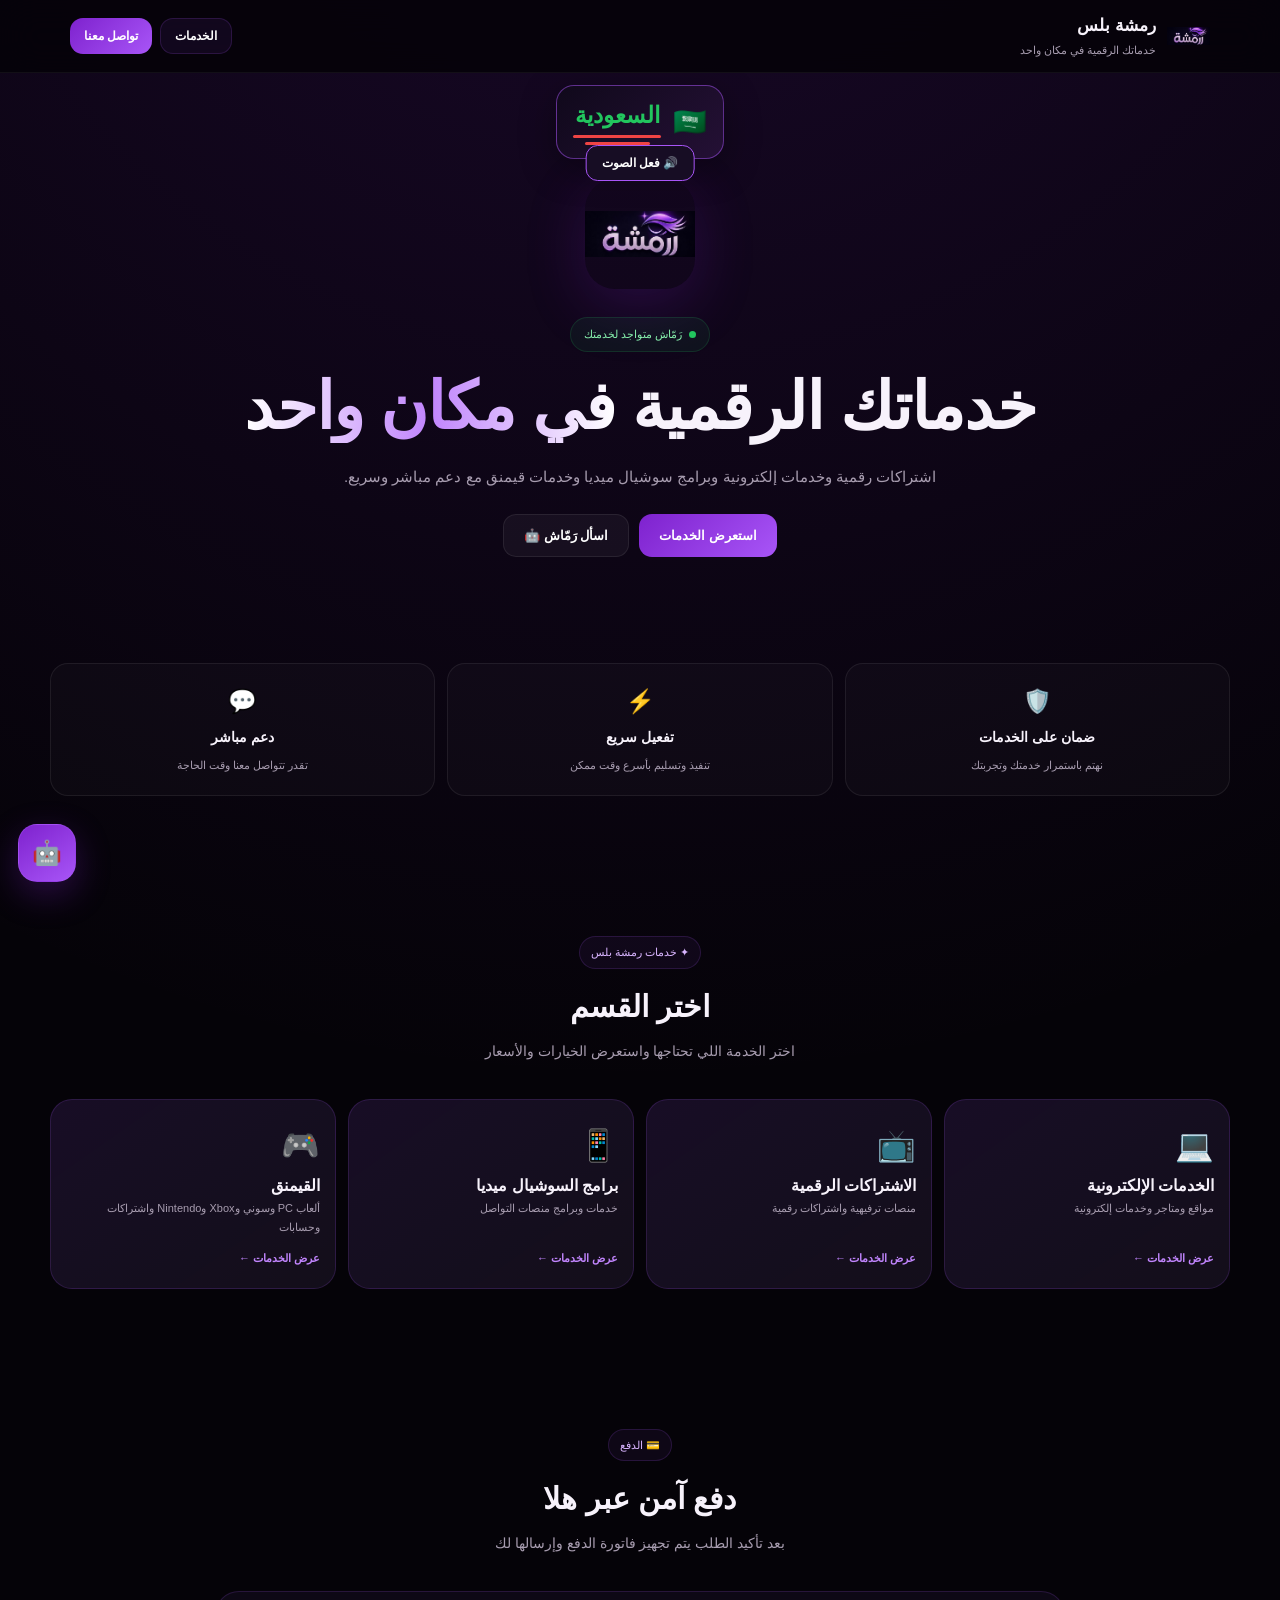
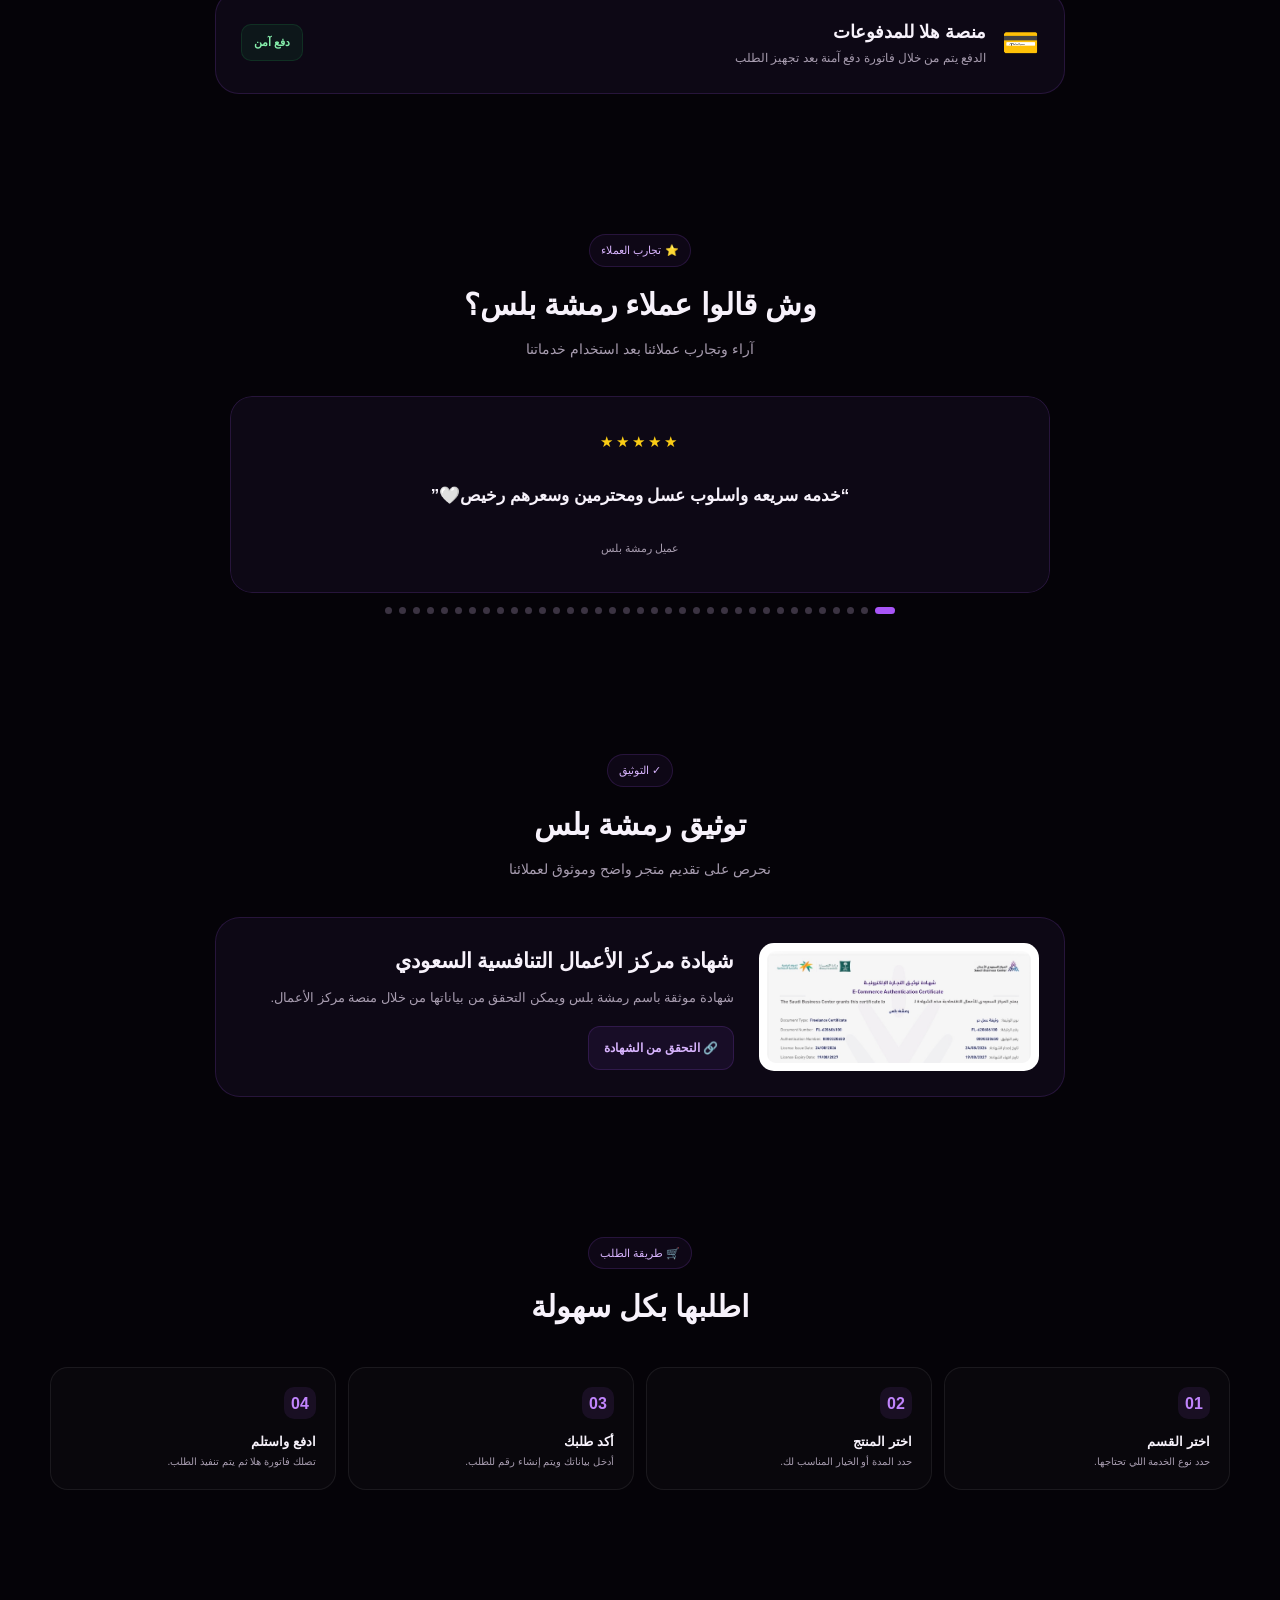
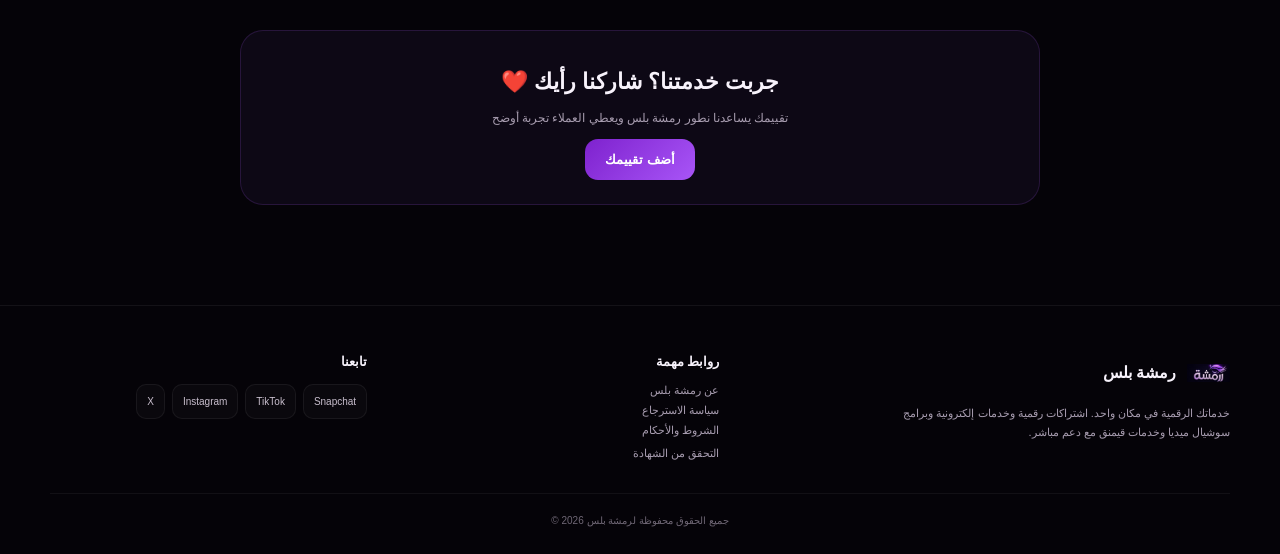
==== commit cf086ce9: "Update index.html" ====
--- a/index.html
+++ b/index.html
@@ -600,8 +600,7 @@
   const message="السلام عليكم رمشة بلس 👋🏻\n\nأرغب بالاستفسار عن خدمات المتجر.";
   window.open(`https://wa.me/${WHATSAPP}?text=${encodeURIComponent(message)}`,"_blank");
 }
-
-/* تقييمات العملاء الـ33 */
+/* تقييمات العملاء الـ36 */
 const reviews=[
 "خدمه سريعه واسلوب عسل ومحترمين وسعرهم رخيص🤍",
 "ممتازه",
@@ -635,7 +634,10 @@
 "سريع ومتعاون الله يسعده",
 "اسسسطوريييه",
 "جميله",
-"رائعة"
+"رائعة",
+"تعامل زين وخدمة فنانه واشكر خدمة العملاء",
+"مو اول تعامل ولا آخر تعامل سرعه استجابه وخدمه ممتازه",
+"محترمين وسريعين"
 ];
 
 const reviewTrack=document.getElementById("reviewTrack");
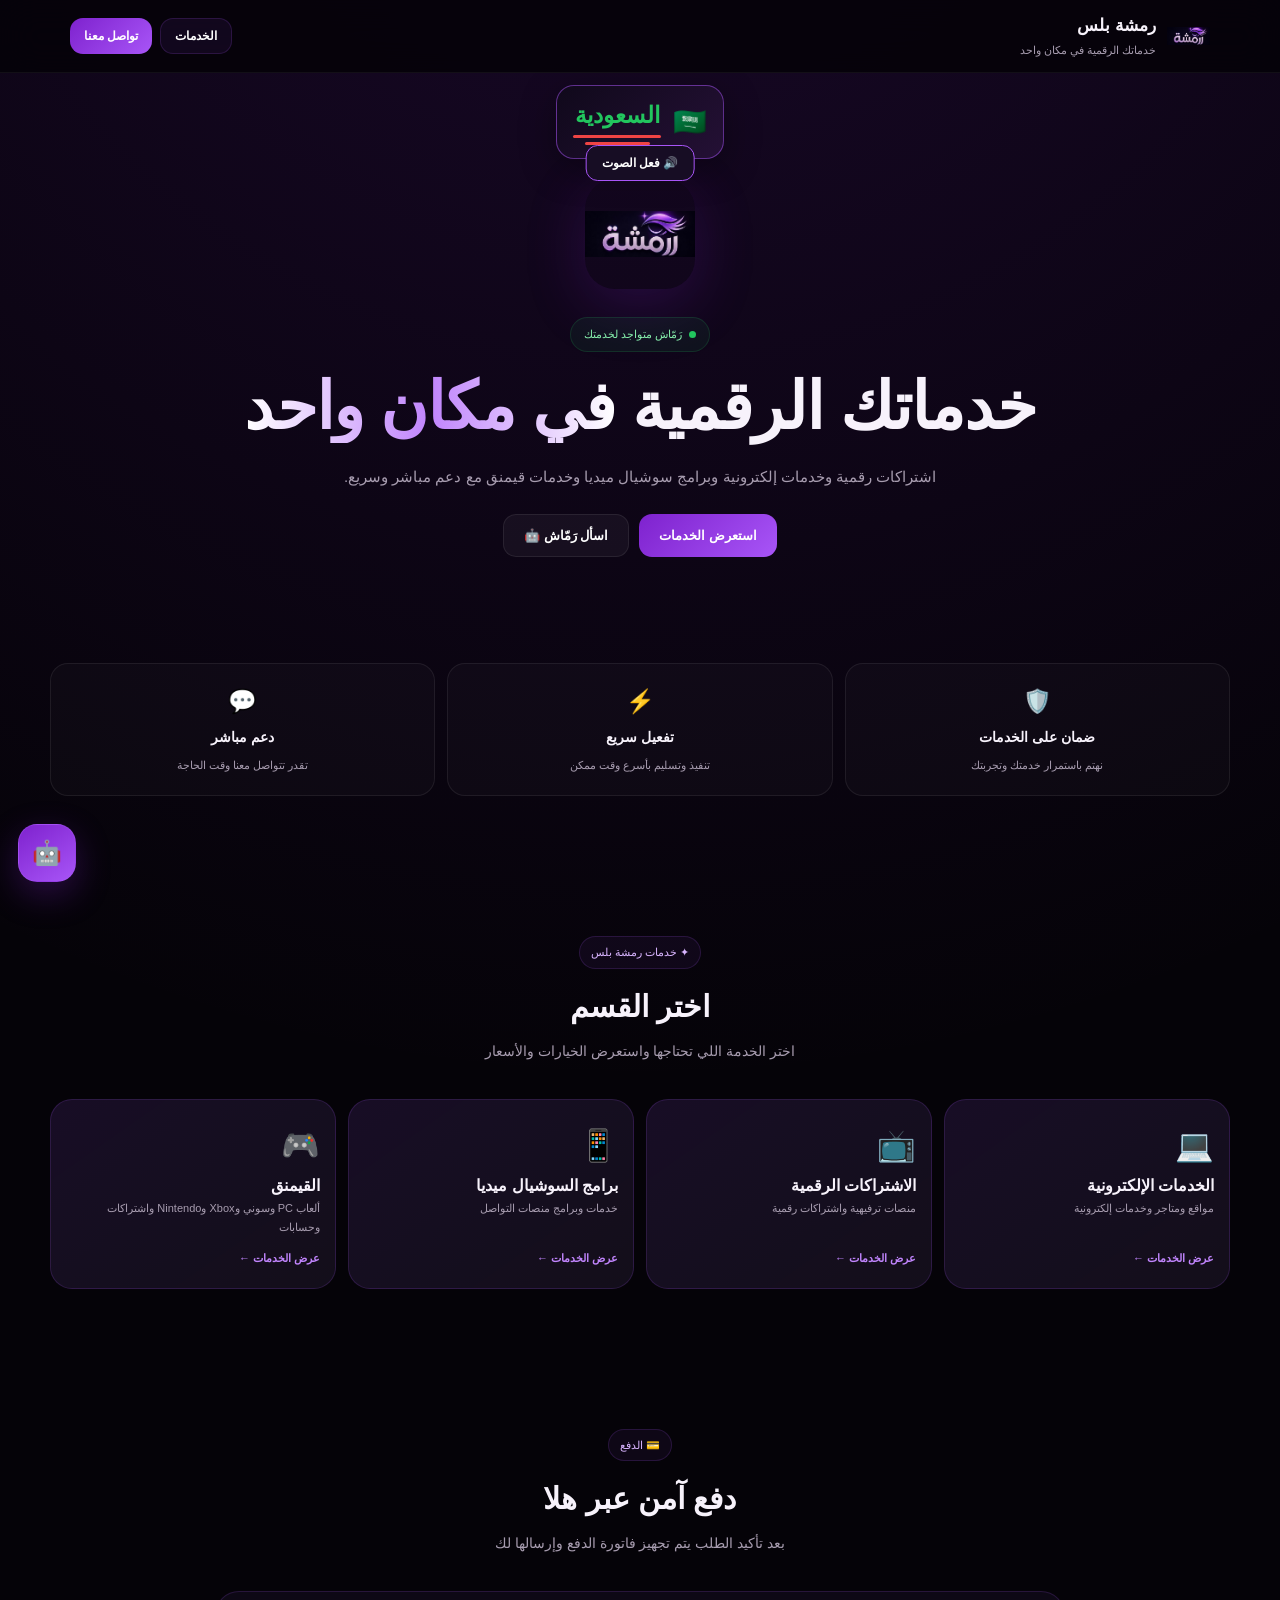
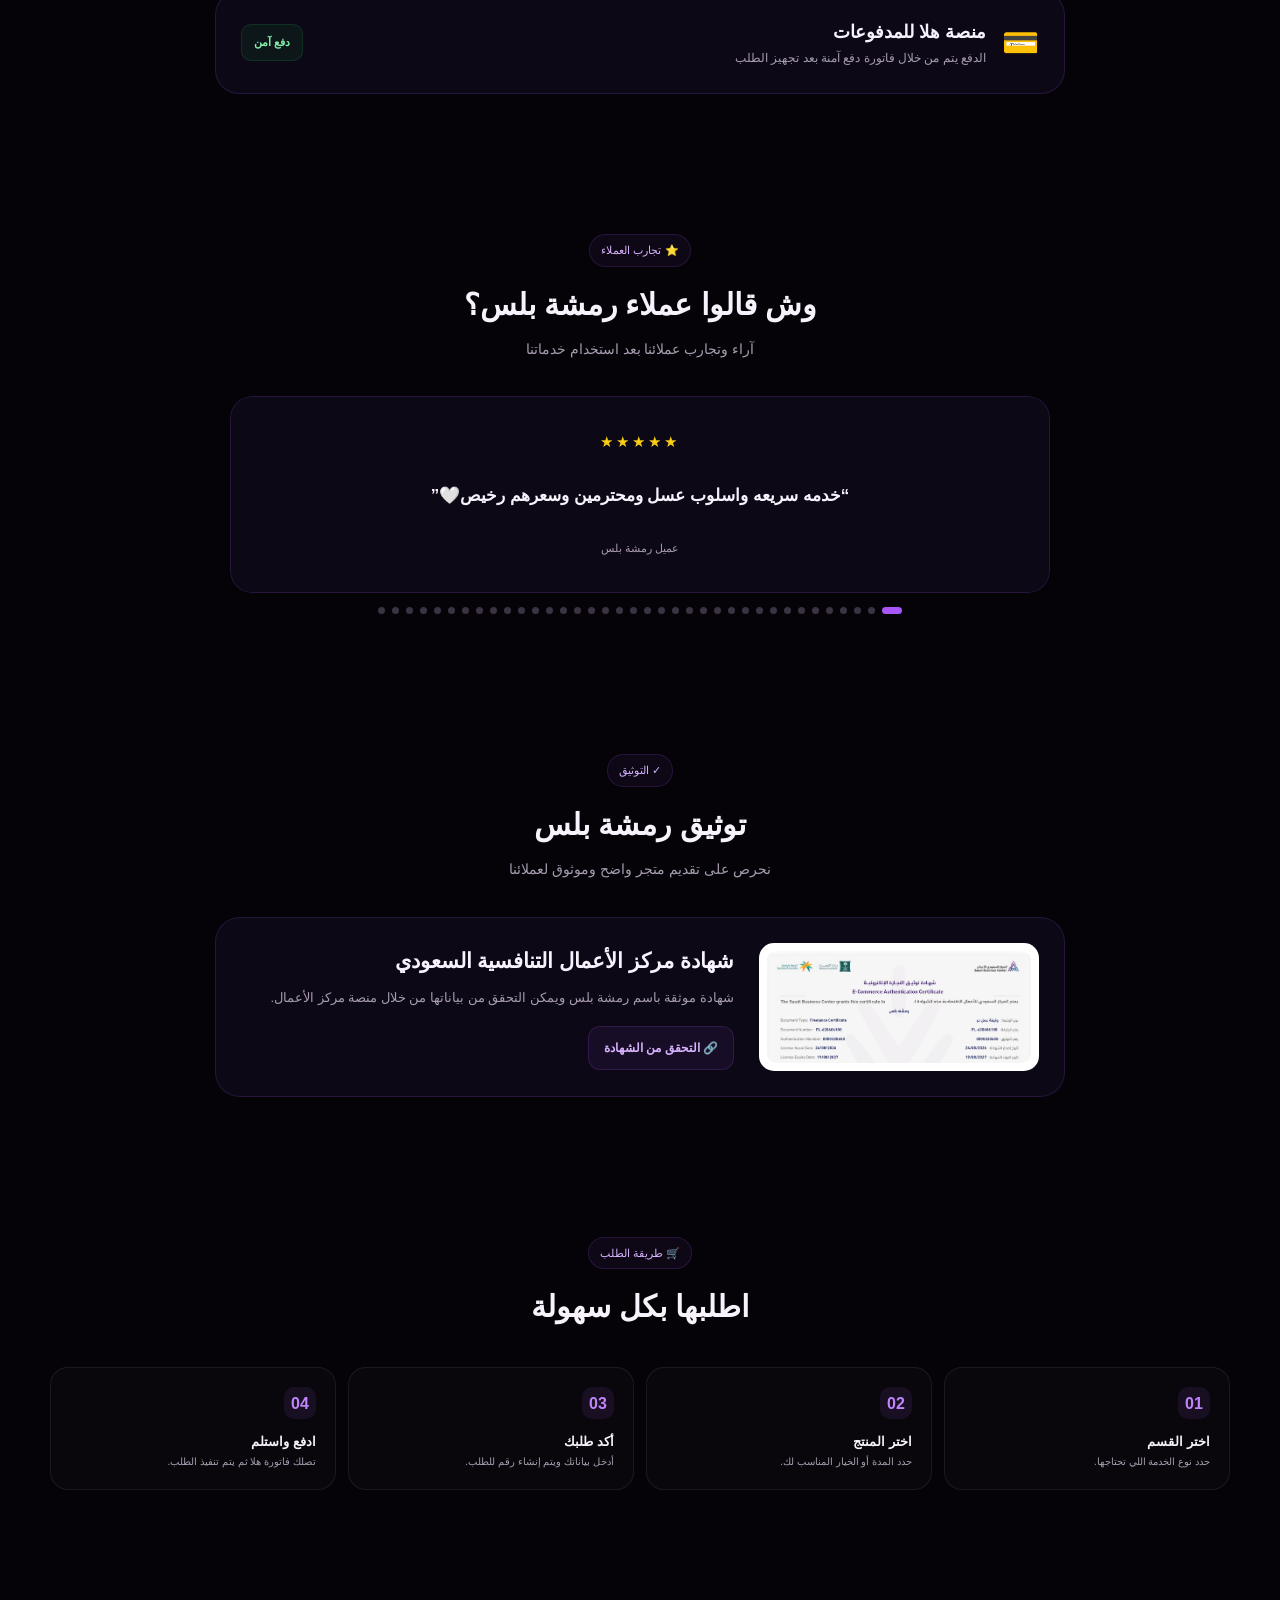
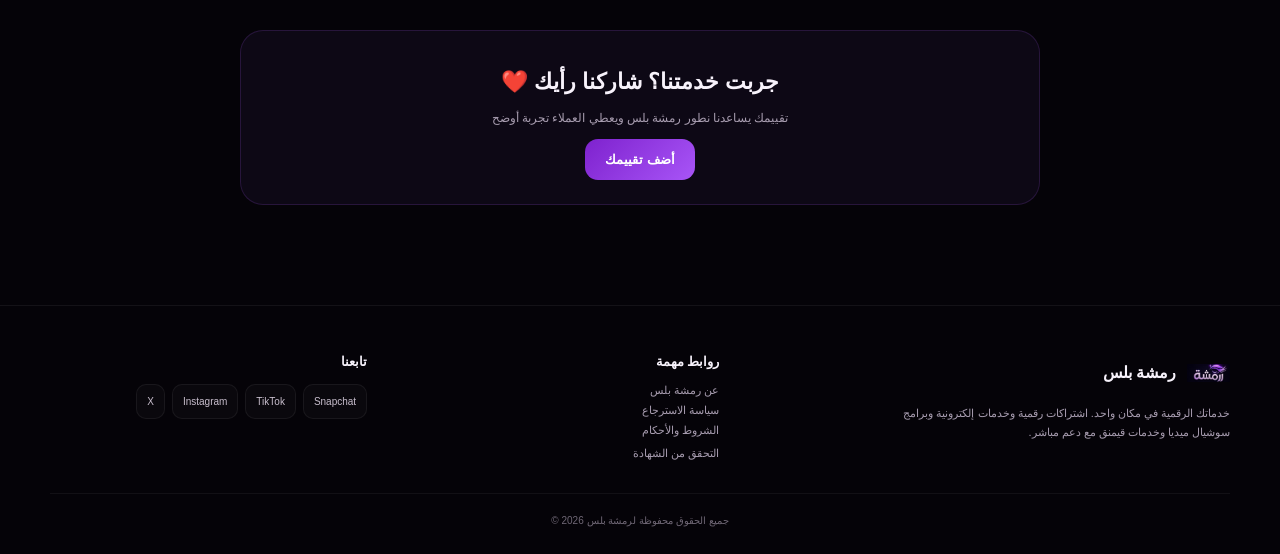
==== commit 0c96a054: "Update customer reviews section in index.html" ====
--- a/index.html
+++ b/index.html
@@ -600,7 +600,7 @@
   const message="السلام عليكم رمشة بلس 👋🏻\n\nأرغب بالاستفسار عن خدمات المتجر.";
   window.open(`https://wa.me/${WHATSAPP}?text=${encodeURIComponent(message)}`,"_blank");
 }
-/* تقييمات العملاء الـ36 */
+/* تقييمات العملاء الـ37 */
 const reviews=[
 "خدمه سريعه واسلوب عسل ومحترمين وسعرهم رخيص🤍",
 "ممتازه",
@@ -637,9 +637,9 @@
 "رائعة",
 "تعامل زين وخدمة فنانه واشكر خدمة العملاء",
 "مو اول تعامل ولا آخر تعامل سرعه استجابه وخدمه ممتازه",
-"محترمين وسريعين"
+"محترمين وسريعين",
+"مشكورررين ماتقصرون ، الله يوفقكم ويسعدكم❤️"
 ];
-
 const reviewTrack=document.getElementById("reviewTrack");
 const reviewDots=document.getElementById("reviewDots");
 let currentReview=0;
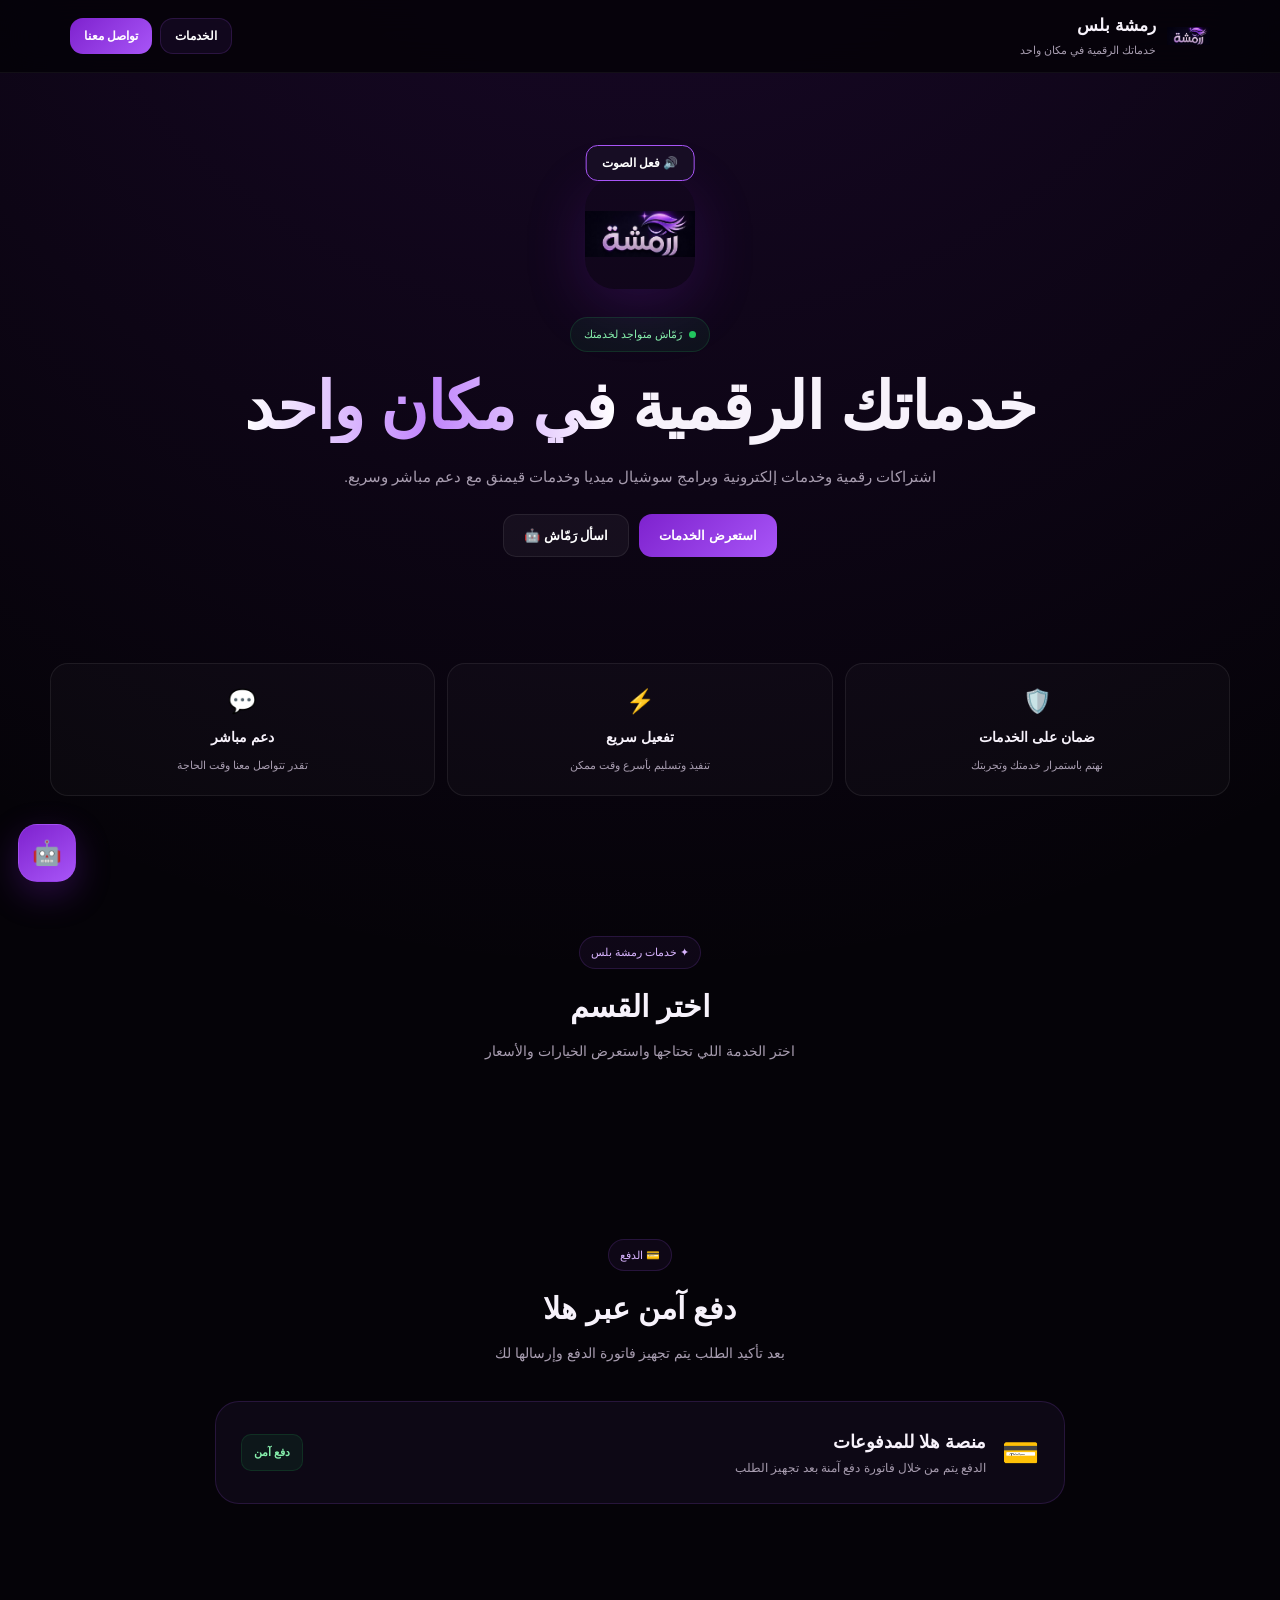
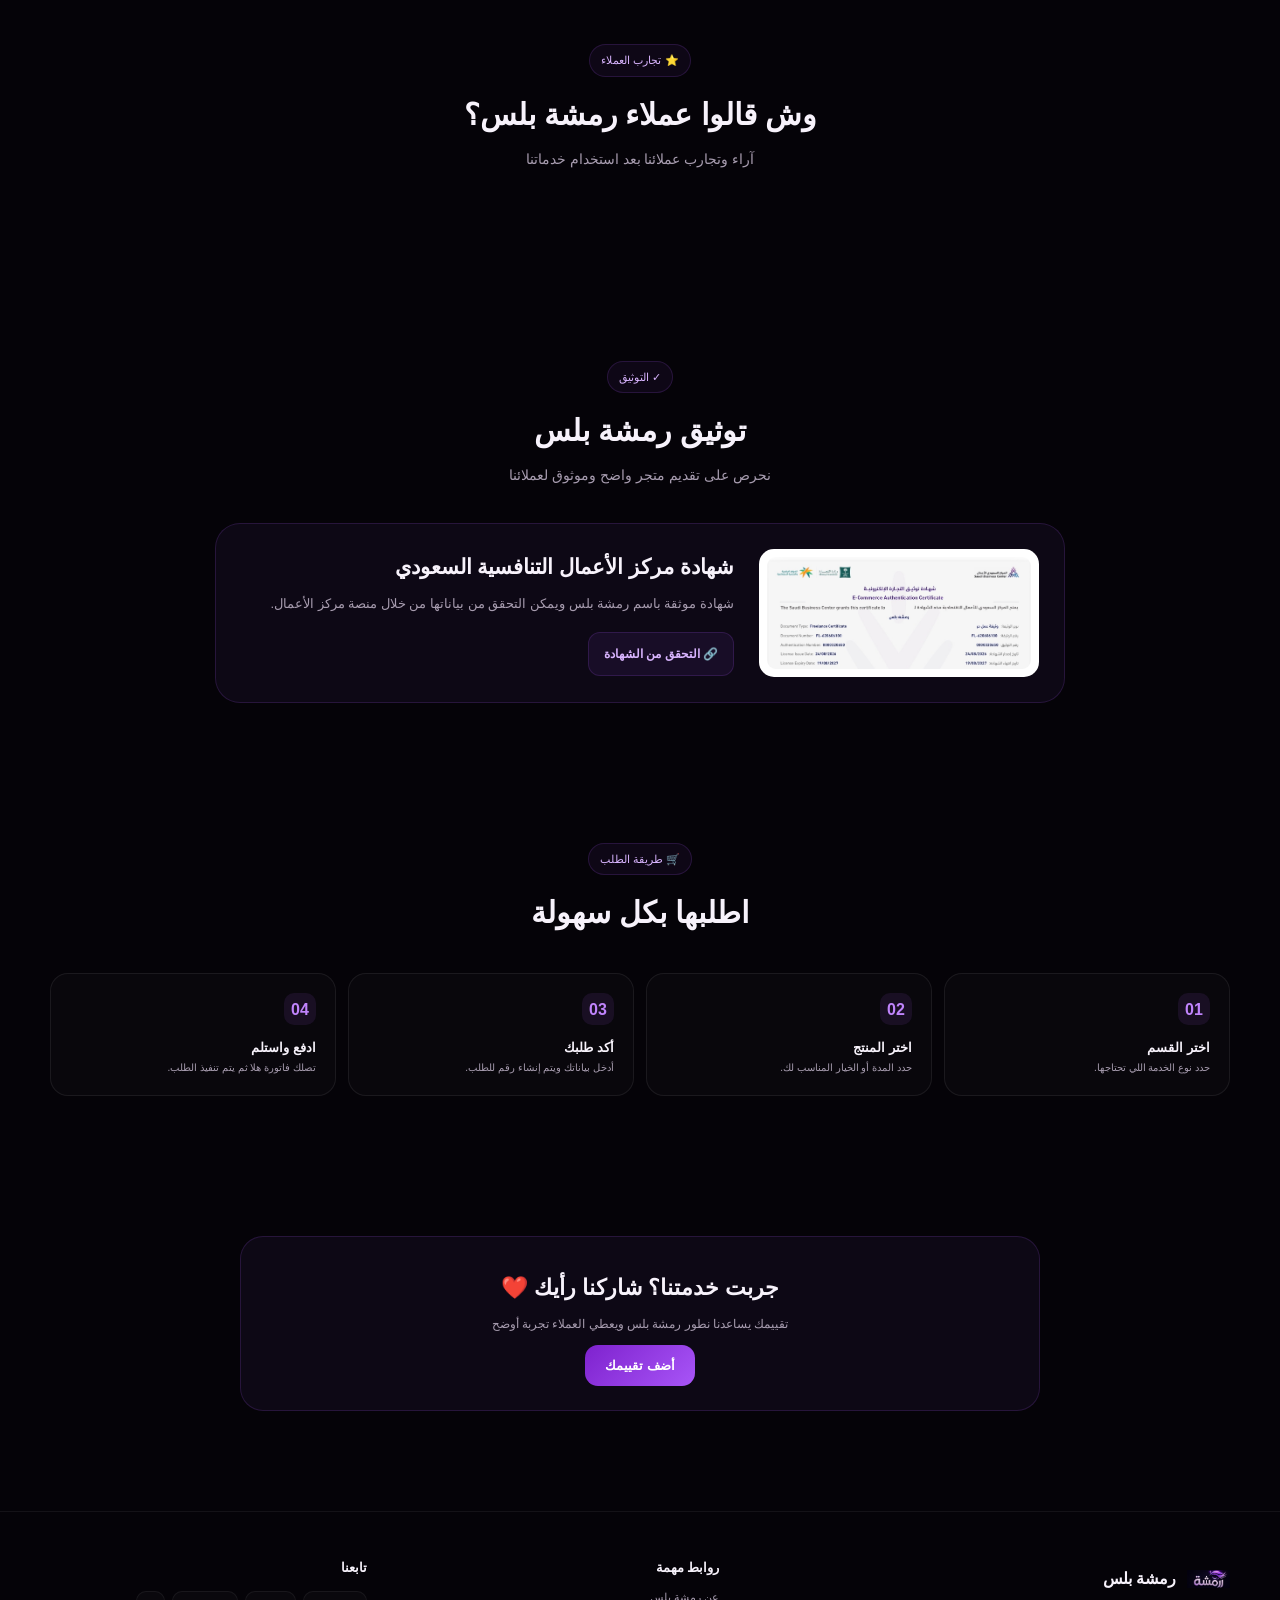
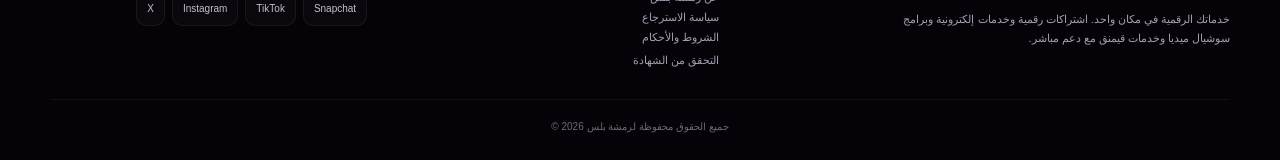
==== commit f11254c4: "Update customer reviews count and add new review" ====
--- a/index.html
+++ b/index.html
@@ -600,7 +600,7 @@
   const message="السلام عليكم رمشة بلس 👋🏻\n\nأرغب بالاستفسار عن خدمات المتجر.";
   window.open(`https://wa.me/${WHATSAPP}?text=${encodeURIComponent(message)}`,"_blank");
 }
-/* تقييمات العملاء الـ37 */
+/* تقييمات العملاء الـ38 */
 const reviews=[
 "خدمه سريعه واسلوب عسل ومحترمين وسعرهم رخيص🤍",
 "ممتازه",
@@ -639,6 +639,7 @@
 "مو اول تعامل ولا آخر تعامل سرعه استجابه وخدمه ممتازه",
 "محترمين وسريعين",
 "مشكورررين ماتقصرون ، الله يوفقكم ويسعدكم❤️"
+ "ثقه وسريع" 
 ];
 const reviewTrack=document.getElementById("reviewTrack");
 const reviewDots=document.getElementById("reviewDots");
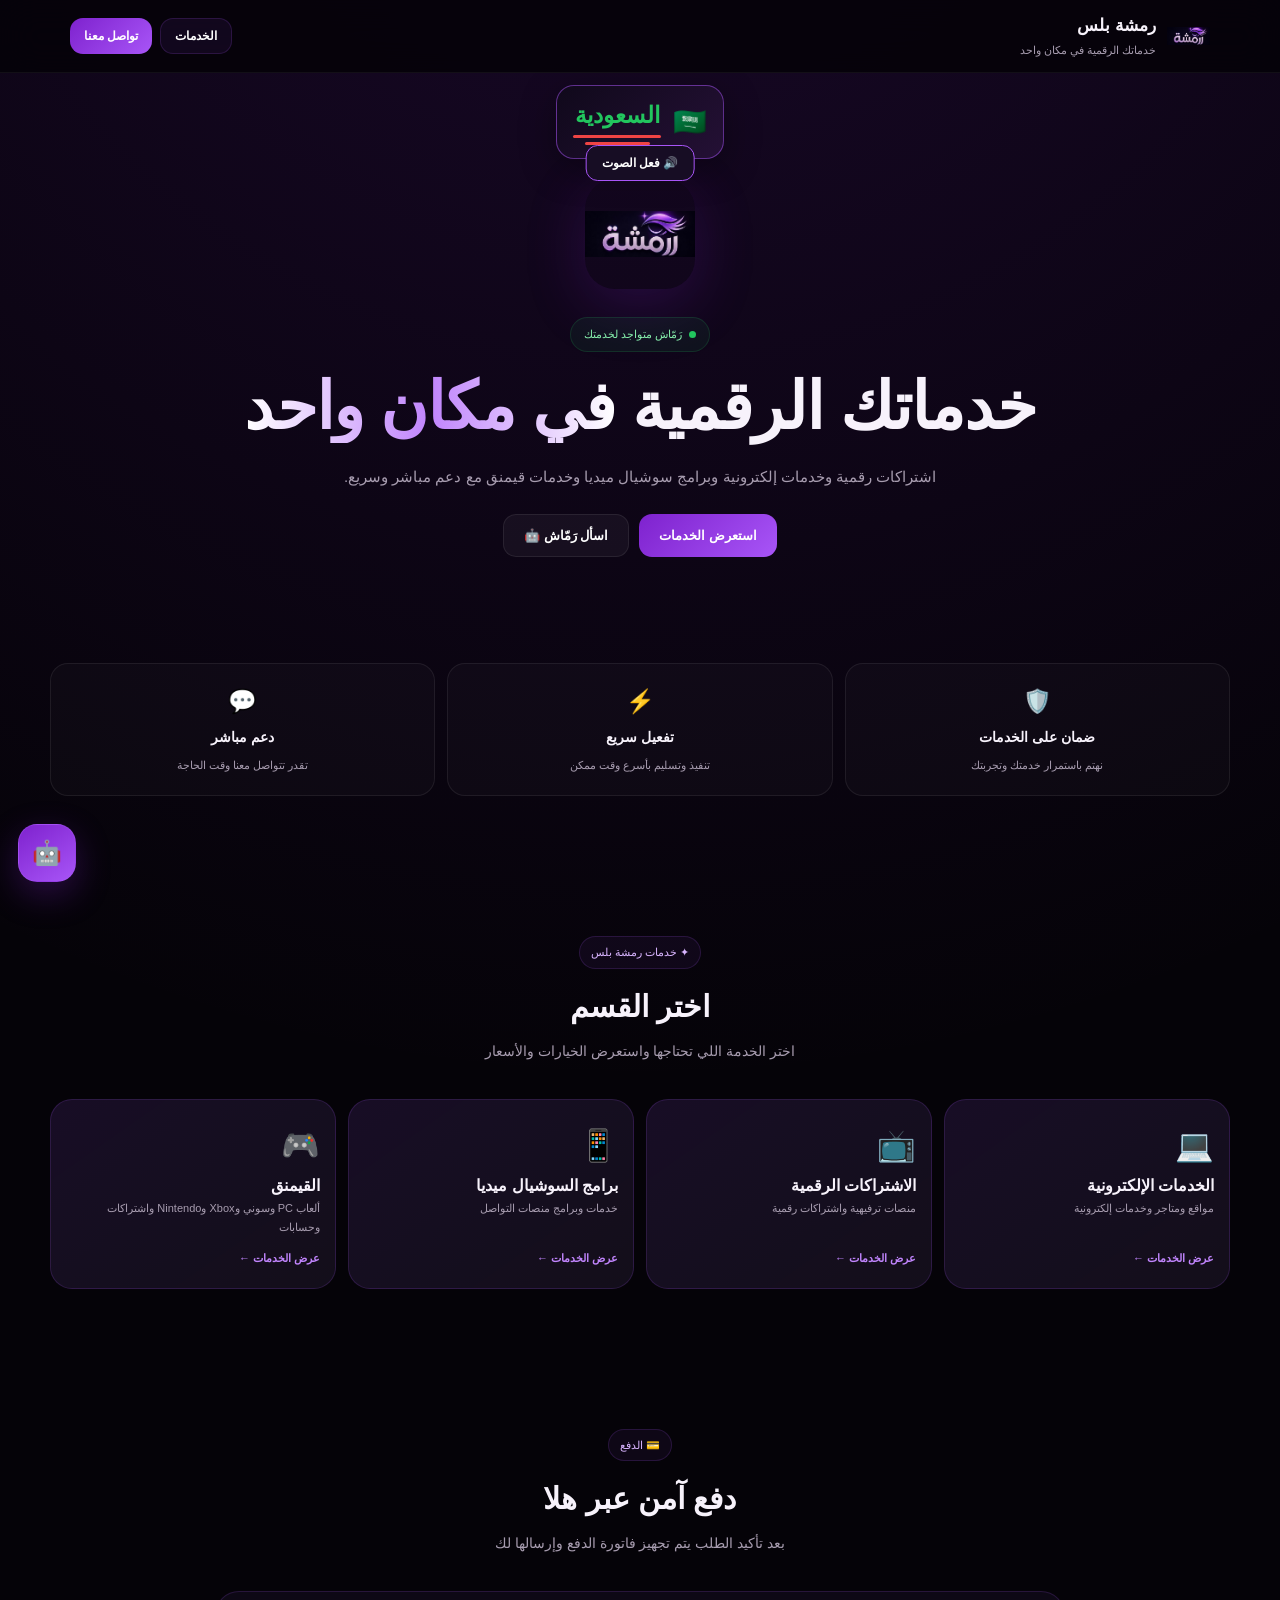
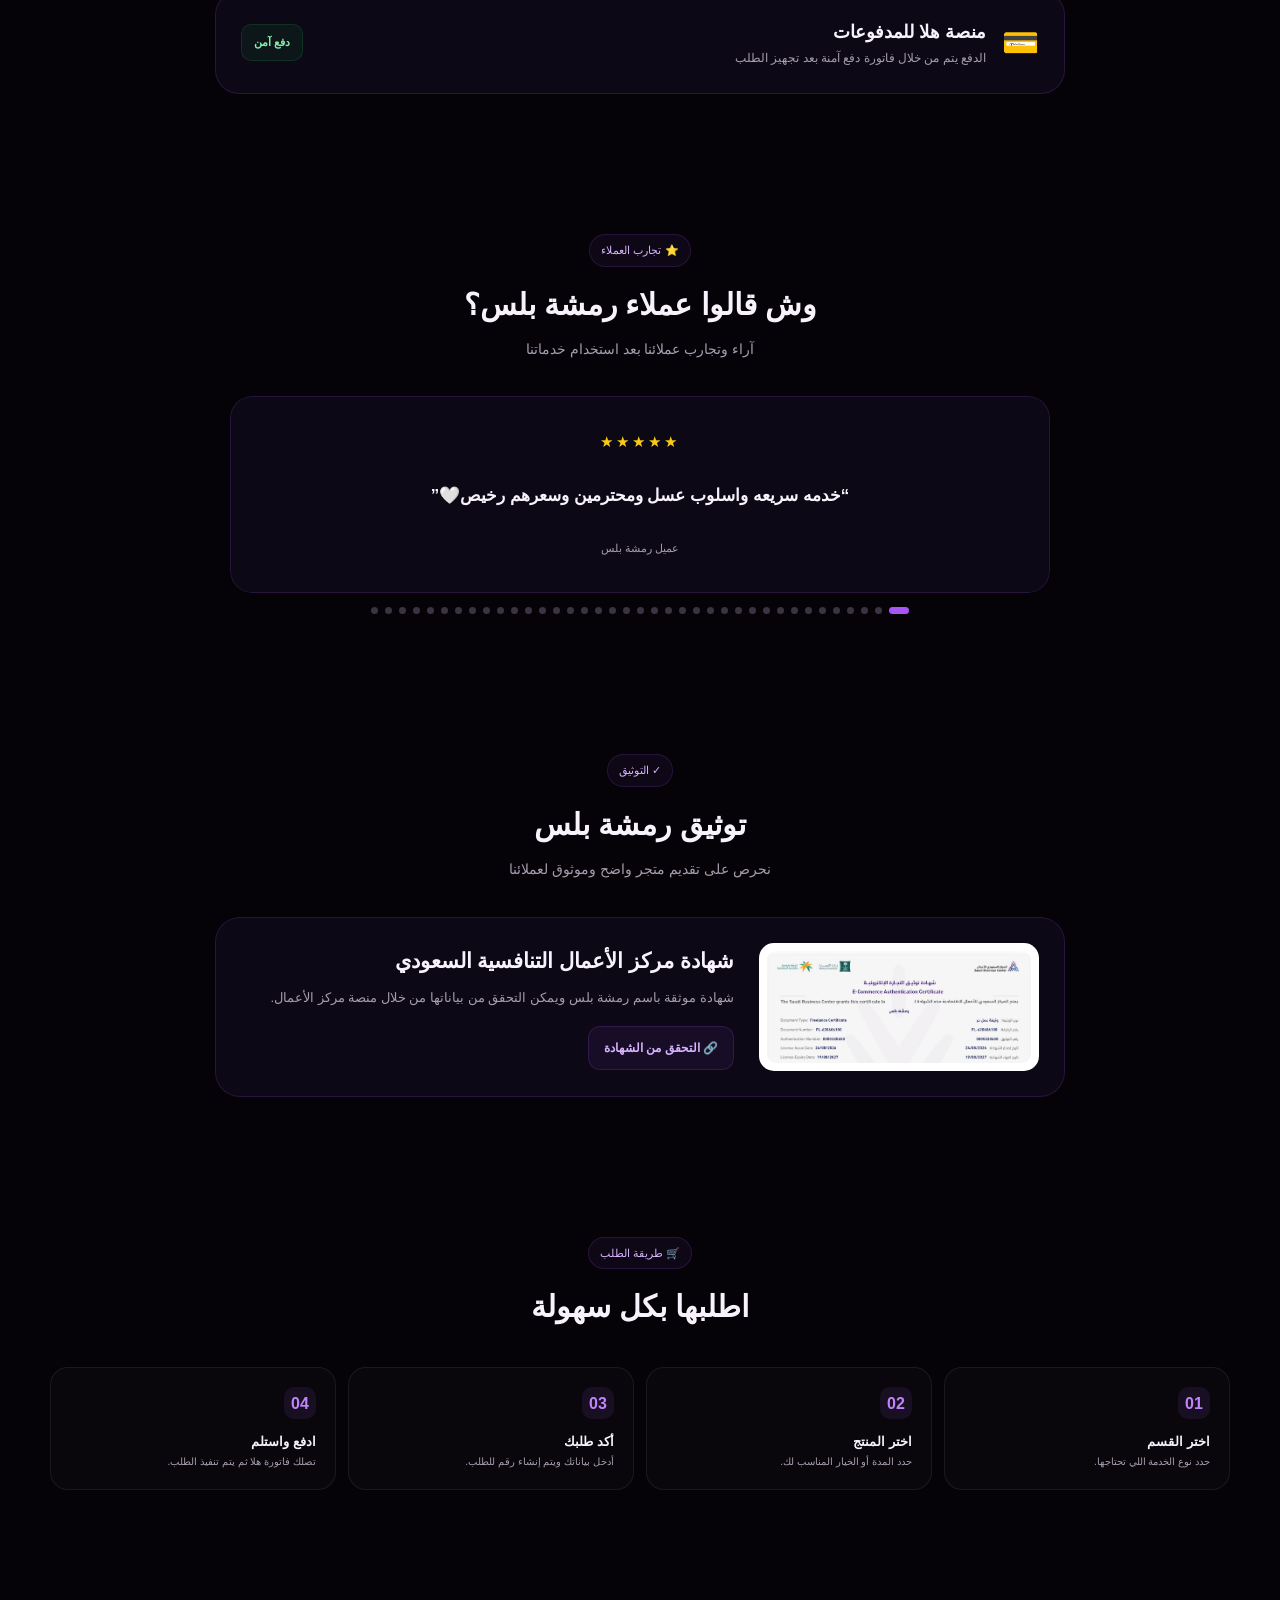
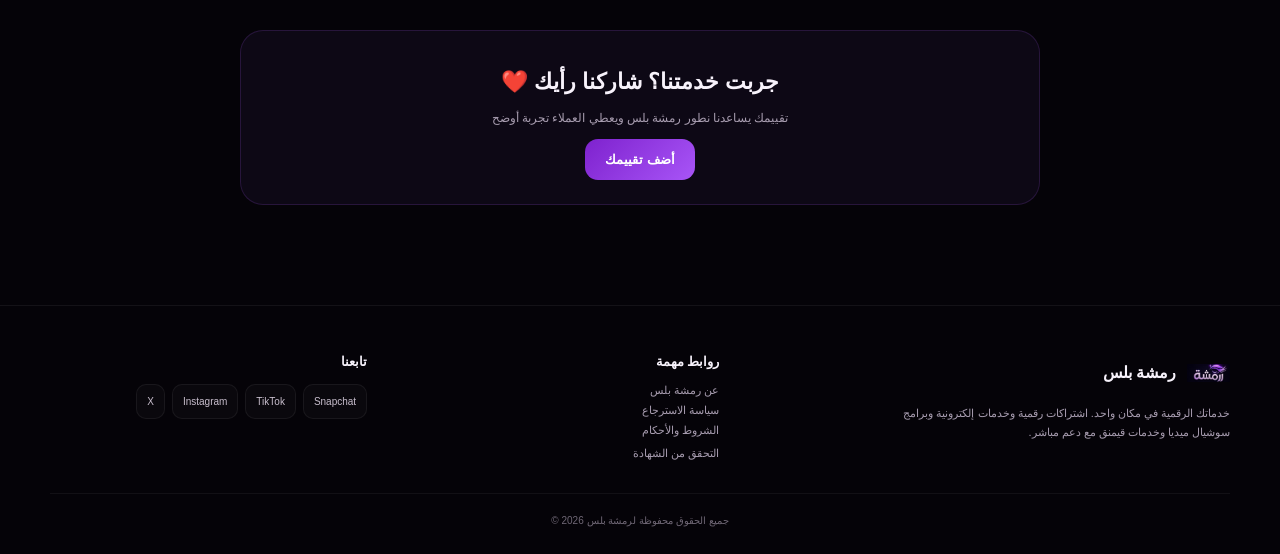
==== commit 1aeb8e87: "Update index.html" ====
--- a/index.html
+++ b/index.html
@@ -600,6 +600,7 @@
   const message="السلام عليكم رمشة بلس 👋🏻\n\nأرغب بالاستفسار عن خدمات المتجر.";
   window.open(`https://wa.me/${WHATSAPP}?text=${encodeURIComponent(message)}`,"_blank");
 }
+
 /* تقييمات العملاء الـ38 */
 const reviews=[
 "خدمه سريعه واسلوب عسل ومحترمين وسعرهم رخيص🤍",
@@ -638,9 +639,10 @@
 "تعامل زين وخدمة فنانه واشكر خدمة العملاء",
 "مو اول تعامل ولا آخر تعامل سرعه استجابه وخدمه ممتازه",
 "محترمين وسريعين",
-"مشكورررين ماتقصرون ، الله يوفقكم ويسعدكم❤️"
- "ثقه وسريع" 
+"مشكورررين ماتقصرون ، الله يوفقكم ويسعدكم❤️",
+"ثقه وسريع"
 ];
+
 const reviewTrack=document.getElementById("reviewTrack");
 const reviewDots=document.getElementById("reviewDots");
 let currentReview=0;
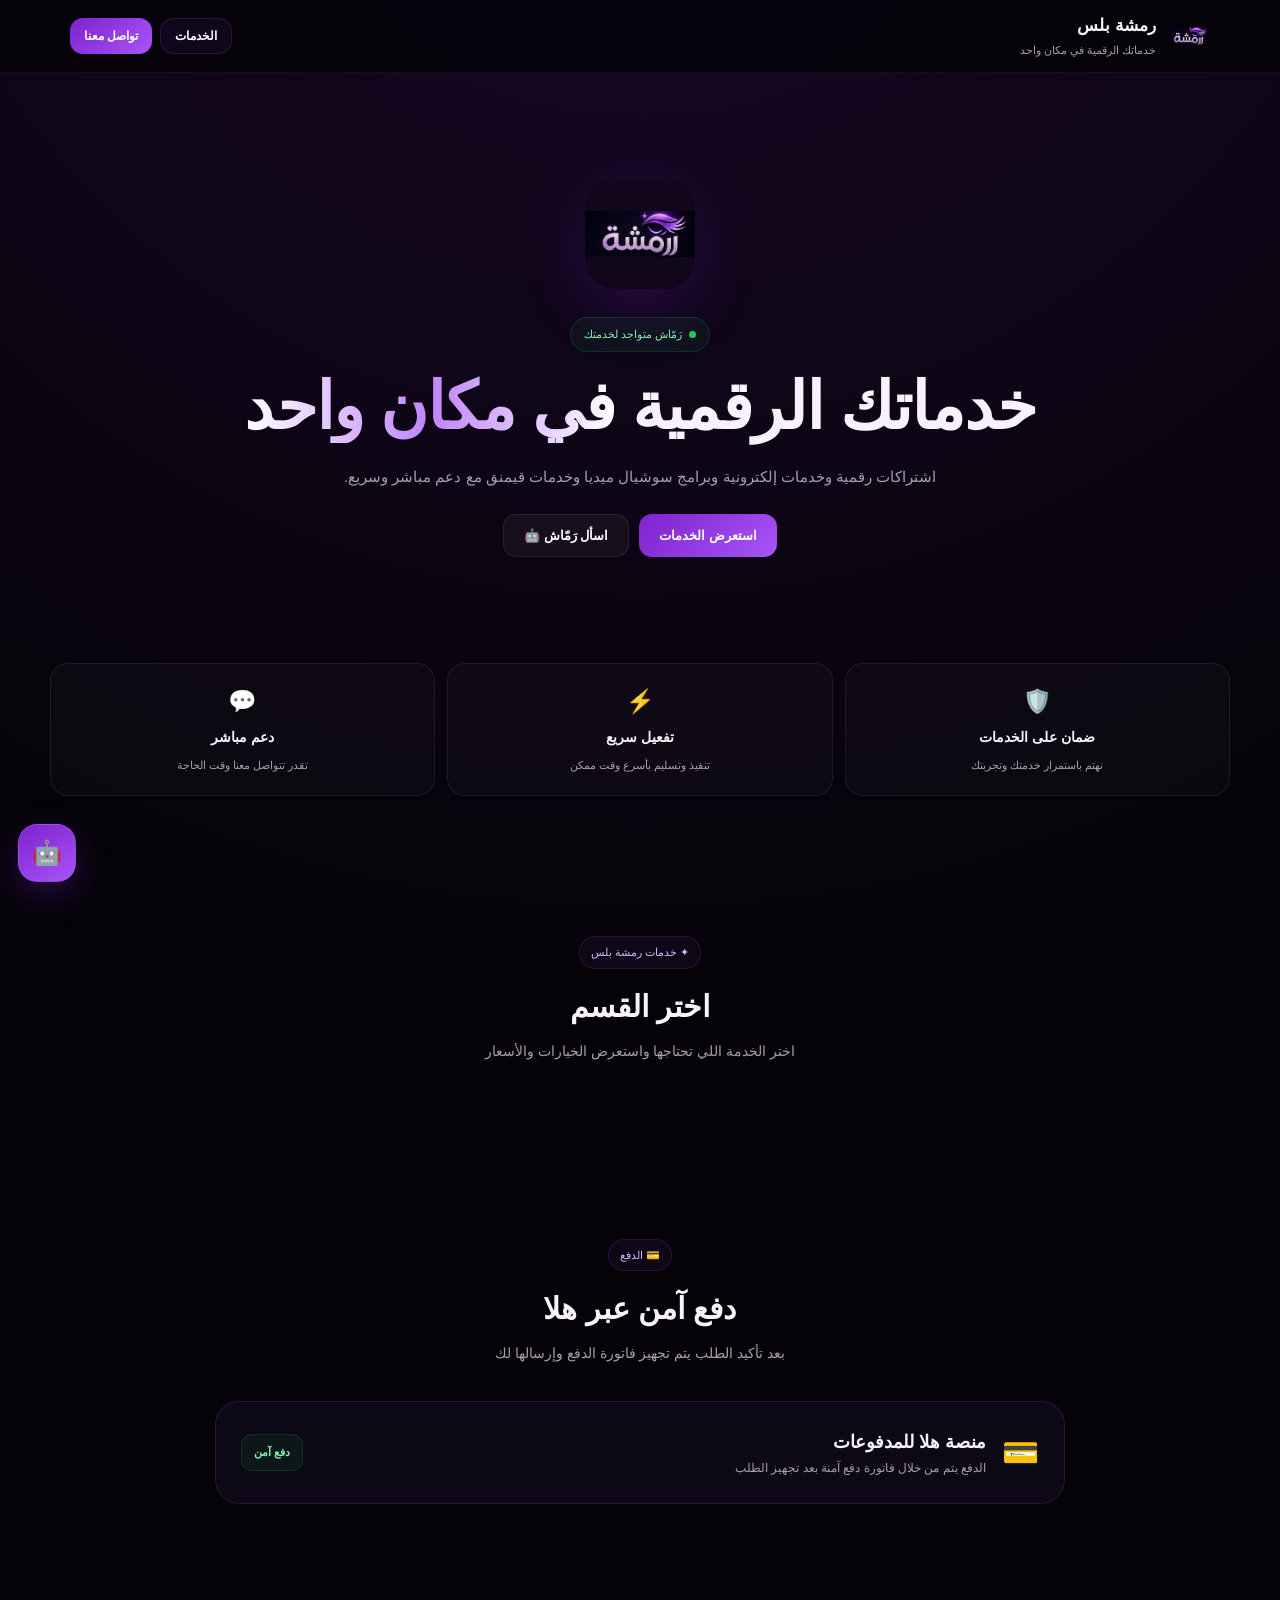
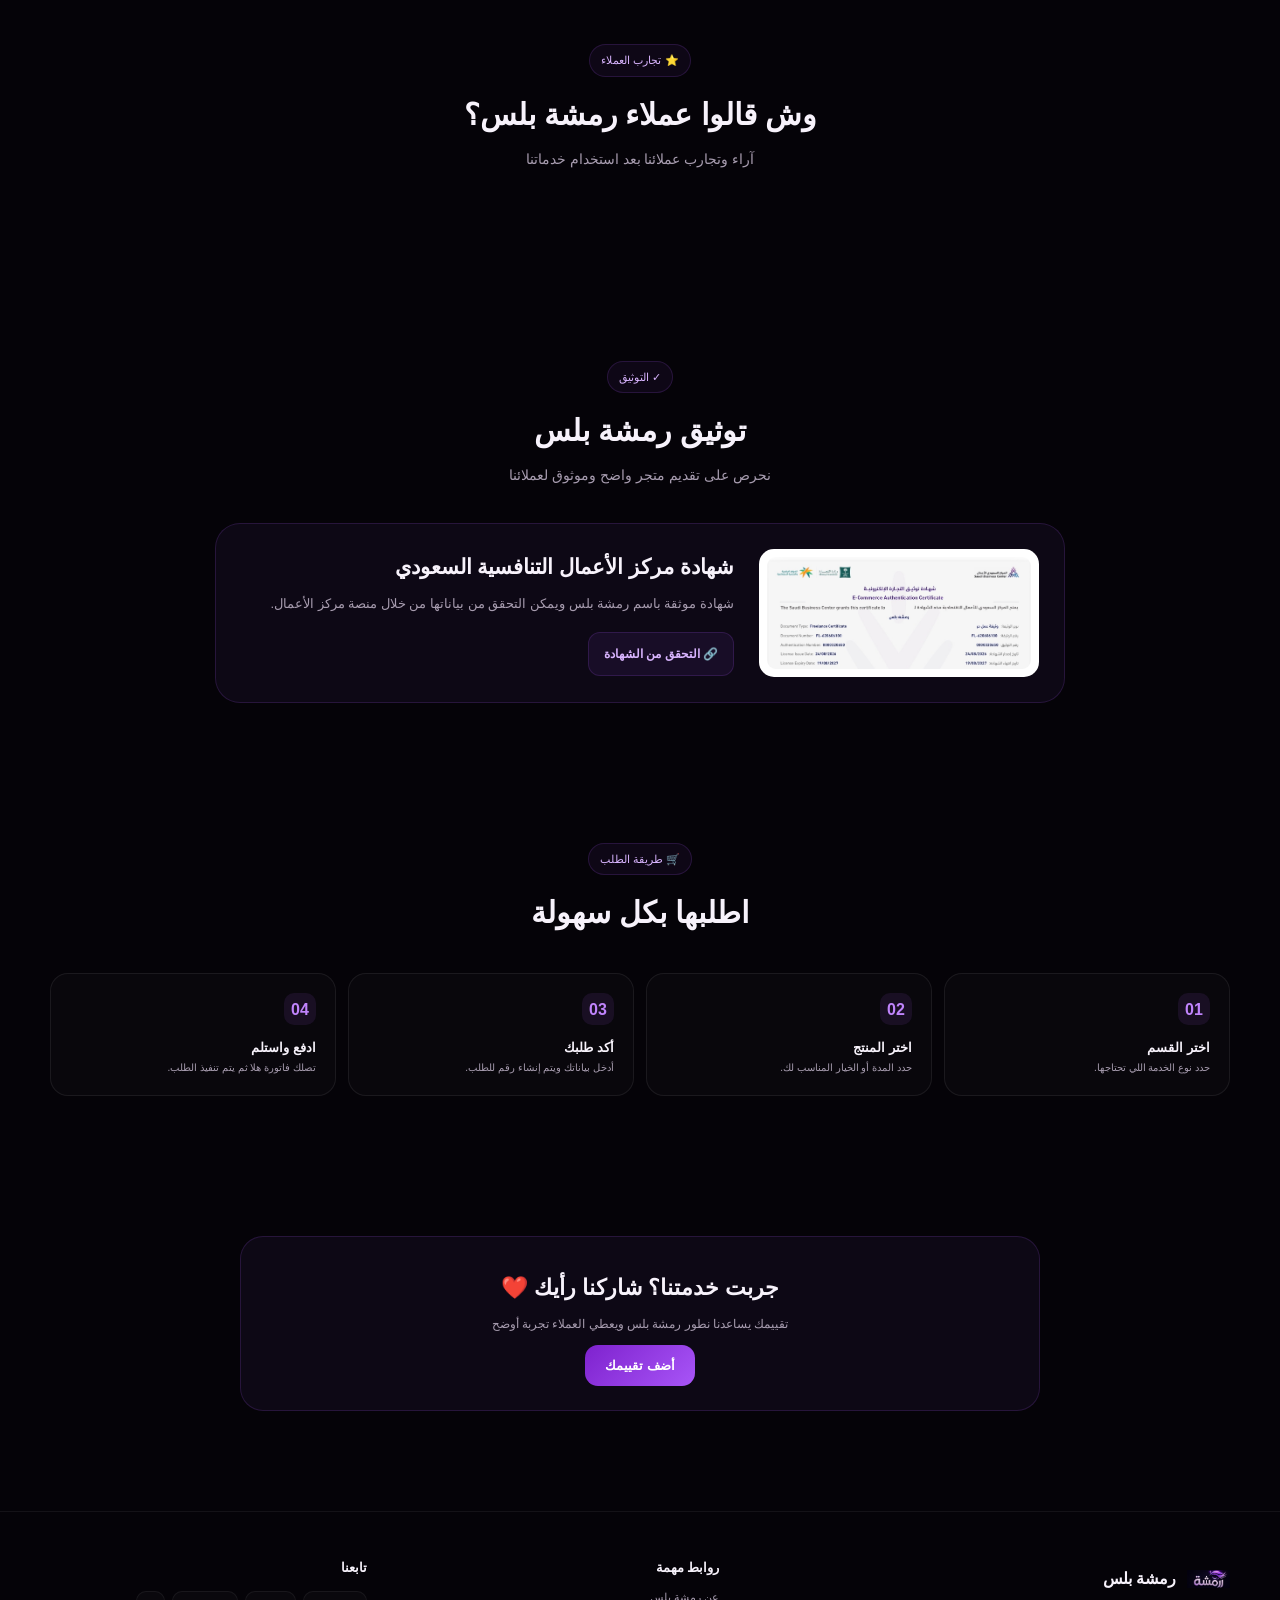
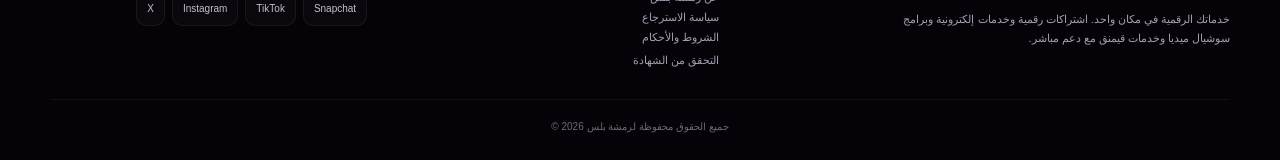
==== commit cfe48746: "Update index.html" ====
--- a/index.html
+++ b/index.html
@@ -111,7 +111,8 @@
 .review-cta{max-width:800px;margin:auto;text-align:center;padding:32px 20px;border-radius:23px;border:1px solid var(--border);background:var(--card)}
 .review-cta h3{font-size:22px}.review-cta p{color:var(--muted);font-size:12px;margin:7px 0 17px}
 .footer{border-top:1px solid rgba(255,255,255,.06);padding:45px 0 25px;margin-top:30px}
-.footer-top{display:grid;grid-template-columns:1.5fr 1fr 1fr;gap:35px}.footer-brand{margin-bottom:10px}.footer p{color:var(--muted);font-size:11px;max-width:350px}
+.footer-top{display:grid;grid-template-columns:1.5fr 1fr 1fr;gap:35px}.footer-brand{margin-bottom:10px}.footer-brand img{width:43px;height:43px;object-fit:contain;border-radius:13px}
+.footer p{color:var(--muted);font-size:11px;max-width:350px}
 .footer h4{font-size:13px;margin-bottom:11px}.footer-links{display:flex;flex-direction:column;gap:7px}
 .footer-links button,.footer-links a{background:none;border:0;text-align:right;color:var(--muted);font-size:11px;padding:0}
 .socials{display:flex;flex-wrap:wrap;gap:7px}.social{padding:8px 10px;border-radius:10px;border:1px solid rgba(255,255,255,.06);background:rgba(255,255,255,.025);font-size:10px;color:#c8becd}
@@ -146,35 +147,10 @@
 .ramash-window{left:10px;bottom:83px;width:calc(100vw - 20px);height:475px}.ramash-button{left:12px;bottom:12px}
 }
 @media(max-width:380px){.header-actions .header-btn:first-child{display:none}.hero h1{font-size:34px}.category-card{min-height:145px}}
-
-/* 🇸🇦 */
-.ramsha-trend{
-position:fixed;top:85px;left:50%;z-index:900;display:flex;align-items:center;gap:12px;padding:13px 16px;width:max-content;max-width:calc(100vw - 24px);justify-content:center;border:1px solid rgba(168,85,247,.5);border-radius:18px;background:linear-gradient(135deg,#10091b,#241035);color:white;box-shadow:0 10px 35px rgba(0,0,0,.35);text-align:center;opacity:0;visibility:hidden;transform:translate(-50%,-12px);transition:opacity .25s,transform .25s,visibility .25s;pointer-events:none
-}
-.ramsha-trend.show{opacity:1;visibility:visible;transform:translate(-50%,0)}
-.trend-flag{font-size:27px;line-height:1}
-.trend-copy{display:flex;flex-direction:column;align-items:center;gap:4px}
-.trend-message{color:#22c55e;font-size:23px;font-weight:900;line-height:1.4;white-space:nowrap}
-.trend-underline{display:block;width:88px;height:3px;border-radius:4px;background:#ef4444}
-.trend-underline.second{width:65px}
-#enableTrendSound{position:fixed;top:145px;left:50%;transform:translateX(-50%);z-index:1600;padding:10px 15px;border:1px solid #a855f7;border-radius:12px;background:#170d24;color:white;font:bold 12px Tahoma,sans-serif}
-@media(max-width:600px){.ramsha-trend{top:78px}#enableTrendSound{top:139px}}
 </style>
 </head>
 
 <body>
-
-<div class="ramsha-trend" id="ramshaTrend" aria-hidden="true">
-  <span class="trend-flag">🇸🇦</span>
-  <div class="trend-copy">
-    <span class="trend-message">السعودية</span>
-    <span class="trend-underline"></span>
-    <span class="trend-underline second"></span>
-  </div>
-</div>
-
-<button id="enableTrendSound" type="button">🔊 فعل الصوت</button>
-<video id="qamtahAudio" src="./v1c044g50000dak5hmnog65h56dgqgn0.mov" preload="auto" playsinline style="position:fixed;width:1px;height:1px;opacity:0;pointer-events:none" aria-hidden="true"></video>
 
 <header class="header">
   <div class="header-inner">
@@ -515,7 +491,6 @@
 
 let selectedProduct=null;
 
-  
 function selectProduct(data){
   if(!data)return;
 
@@ -562,7 +537,6 @@
   document.getElementById("checkoutOverlay").classList.add("active");
   document.body.classList.add("modal-open");
 }
-
 
 function closeCheckout(){
   document.getElementById("checkoutOverlay").classList.remove("active");
@@ -641,6 +615,7 @@
 "محترمين وسريعين",
 "مشكورررين ماتقصرون ، الله يوفقكم ويسعدكم❤️",
 "ثقه وسريع"
+"ممتاز والأسلوب زين"
 ];
 
 const reviewTrack=document.getElementById("reviewTrack");
@@ -869,100 +844,6 @@
     closeRamash();
   }
 });
-
-/* 🇸🇦 عرض السعودية والتحكم بالصوت */
-(function(){
-  const trend=document.getElementById("ramshaTrend");
-  const media=document.getElementById("qamtahAudio");
-  const button=document.getElementById("enableTrendSound");
-
-  if(!trend||!media||!button)return;
-
-  let soundEnabled=false;
-  let showTimer;
-  let hideTimer;
-
-  function stopSound(){
-    media.pause();
-    try{media.currentTime=0;}catch(e){}
-  }
-
-  function scheduleNext(){
-    clearTimeout(showTimer);
-    showTimer=setTimeout(showTrend,3000);
-  }
-
-  function showTrend(){
-    if(document.hidden)return;
-
-    trend.classList.add("show");
-
-    if(soundEnabled){
-      try{media.currentTime=0;}catch(e){}
-      media.play().catch(()=>{
-        button.textContent="🔊 اضغط لتشغيل الصوت";
-      });
-    }
-
-    const duration=Number.isFinite(media.duration)&&media.duration>0
-      ?Math.max(2200,media.duration*1000)
-      :4000;
-
-    clearTimeout(hideTimer);
-    hideTimer=setTimeout(()=>{
-      trend.classList.remove("show");
-      stopSound();
-      scheduleNext();
-    },duration);
-  }
-
-  button.addEventListener("click",()=>{
-    soundEnabled=!soundEnabled;
-    clearTimeout(showTimer);
-    clearTimeout(hideTimer);
-
-    if(soundEnabled){
-      button.textContent="🔇 إيقاف الصوت";
-      trend.classList.add("show");
-
-      /* محاولة التشغيل مباشرة بعد ضغط المستخدم */
-      try{media.currentTime=0;}catch(e){}
-
-      media.play().then(()=>{
-        const duration=Number.isFinite(media.duration)&&media.duration>0
-          ?Math.max(2200,media.duration*1000)
-          :4000;
-
-        clearTimeout(hideTimer);
-        hideTimer=setTimeout(()=>{
-          trend.classList.remove("show");
-          stopSound();
-          if(soundEnabled)scheduleNext();
-        },duration);
-      }).catch(()=>{
-        button.textContent="🔊 تعذّر التشغيل — اضغط للمحاولة";
-        showToast("تعذّر تشغيل الصوت. تأكد من وجود ملف الصوت في GitHub.");
-      });
-    }else{
-      button.textContent="🔊 فعل الصوت";
-      trend.classList.remove("show");
-      stopSound();
-    }
-  });
-
-  document.addEventListener("visibilitychange",()=>{
-    clearTimeout(showTimer);
-    clearTimeout(hideTimer);
-    trend.classList.remove("show");
-    stopSound();
-
-    if(!document.hidden){
-      showTimer=setTimeout(showTrend,1000);
-    }
-  });
-
-  showTimer=setTimeout(showTrend,1000);
-})();
 </script>
 </body>
 </html>
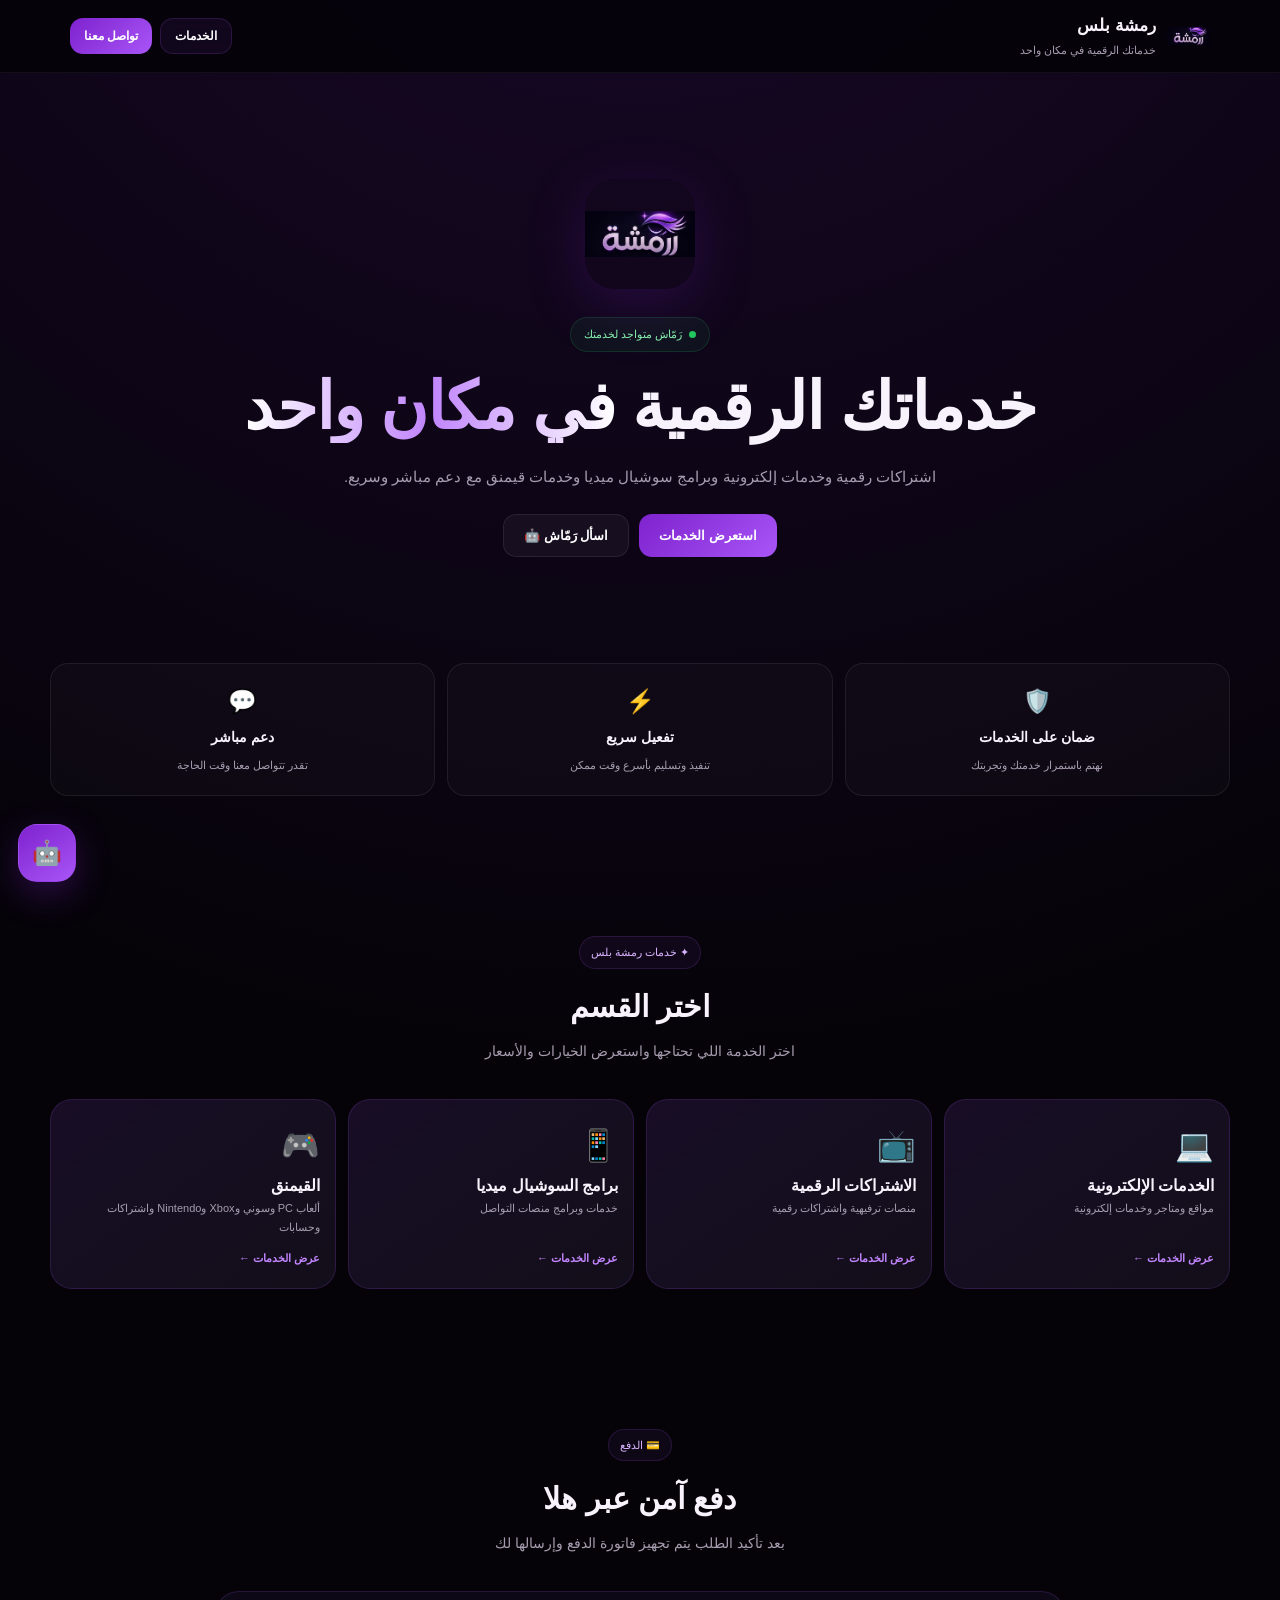
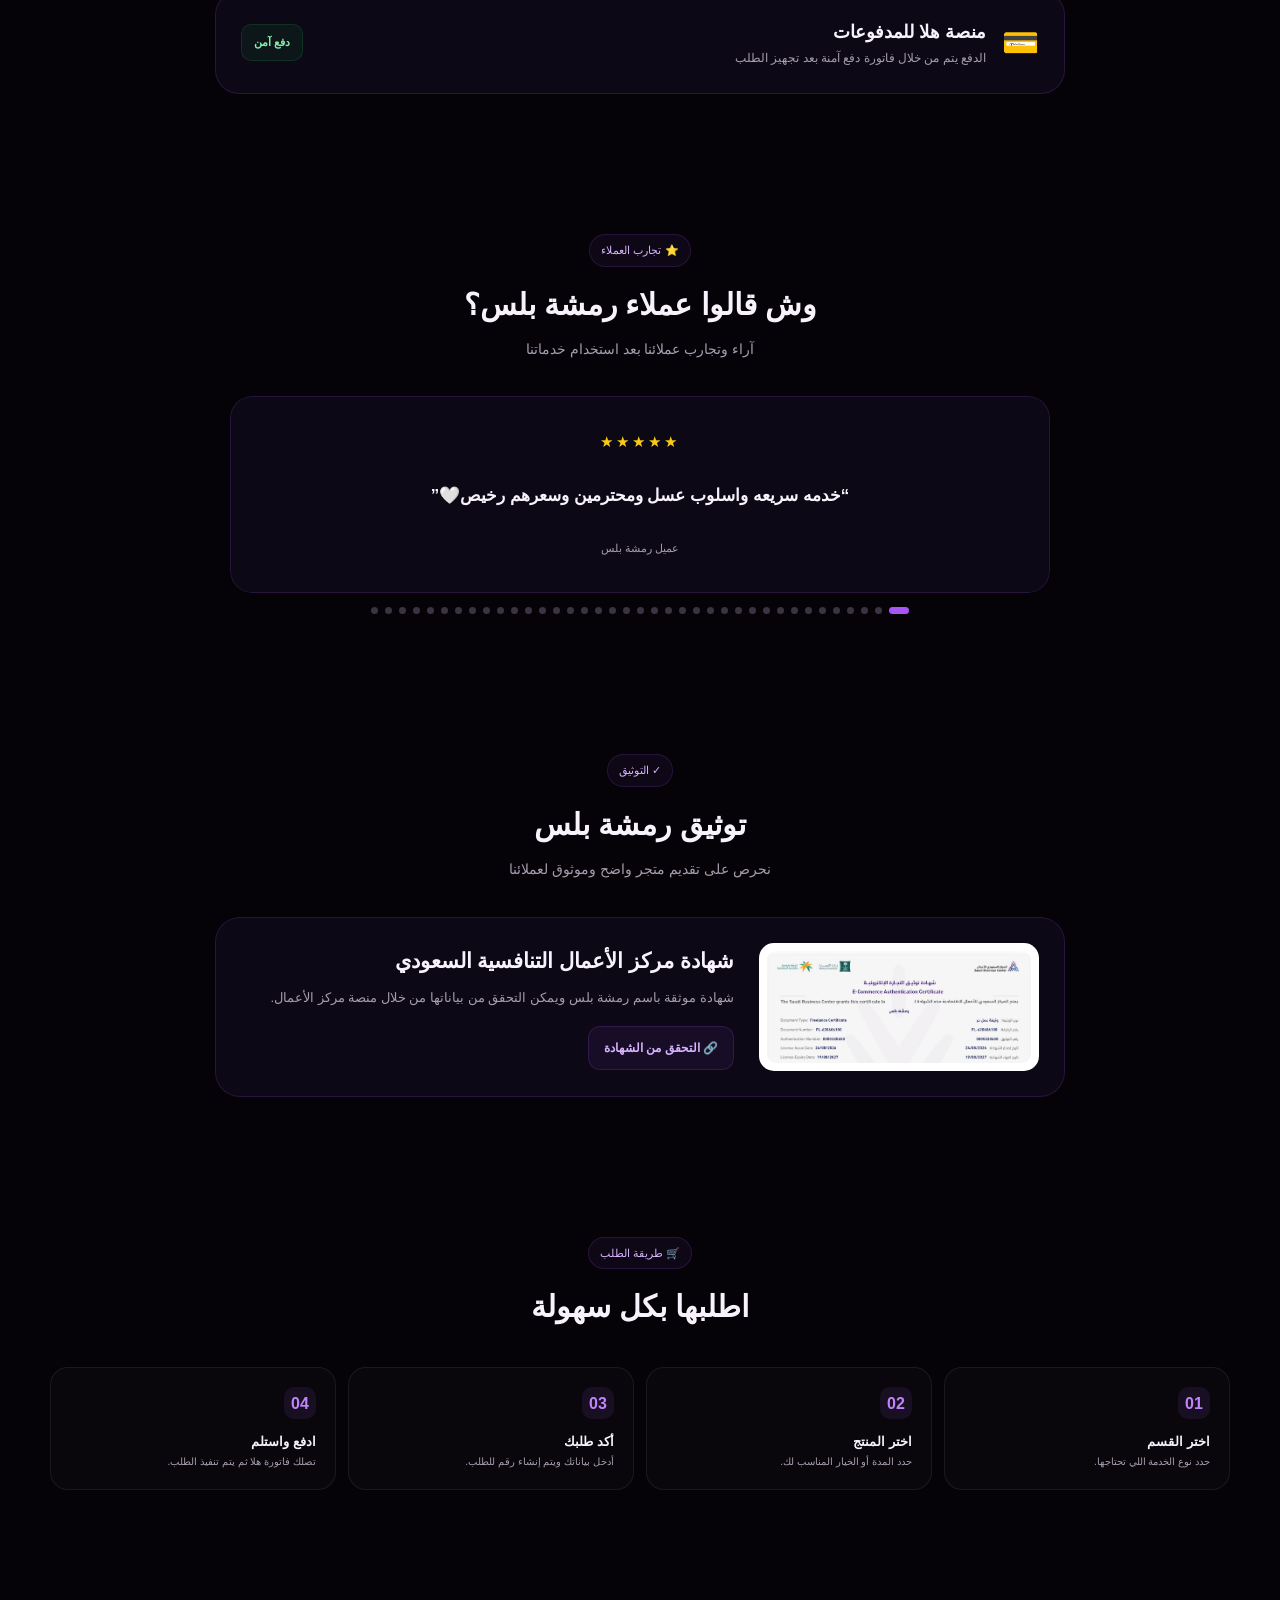
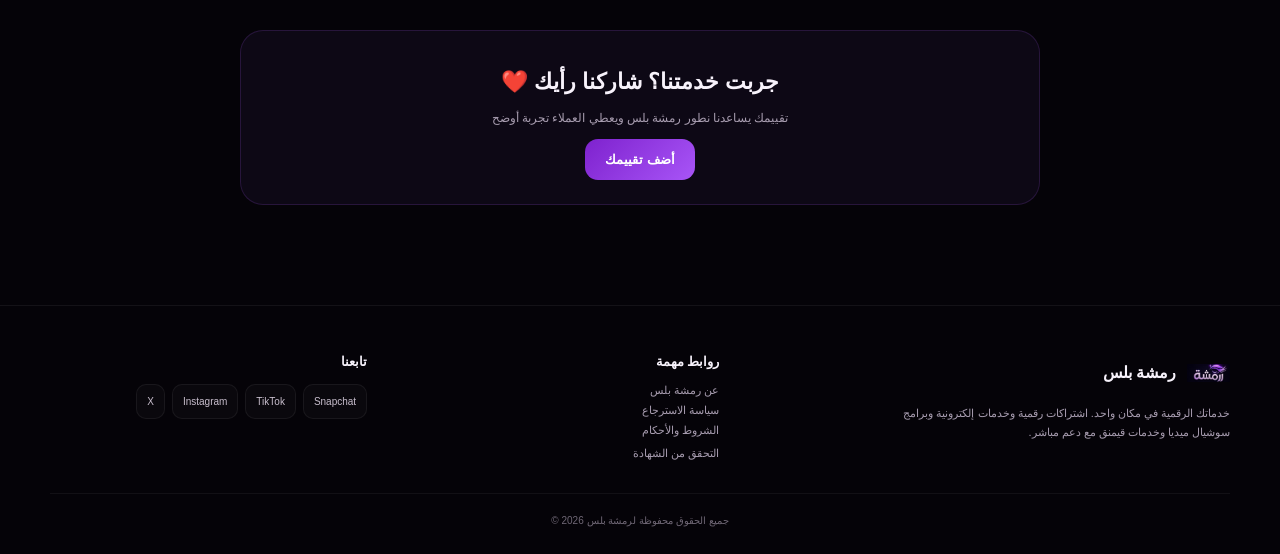
==== commit 4cc65b72: "Update index.html" ====
--- a/index.html
+++ b/index.html
@@ -615,7 +615,6 @@
 "محترمين وسريعين",
 "مشكورررين ماتقصرون ، الله يوفقكم ويسعدكم❤️",
 "ثقه وسريع"
-"ممتاز والأسلوب زين"
 ];
 
 const reviewTrack=document.getElementById("reviewTrack");
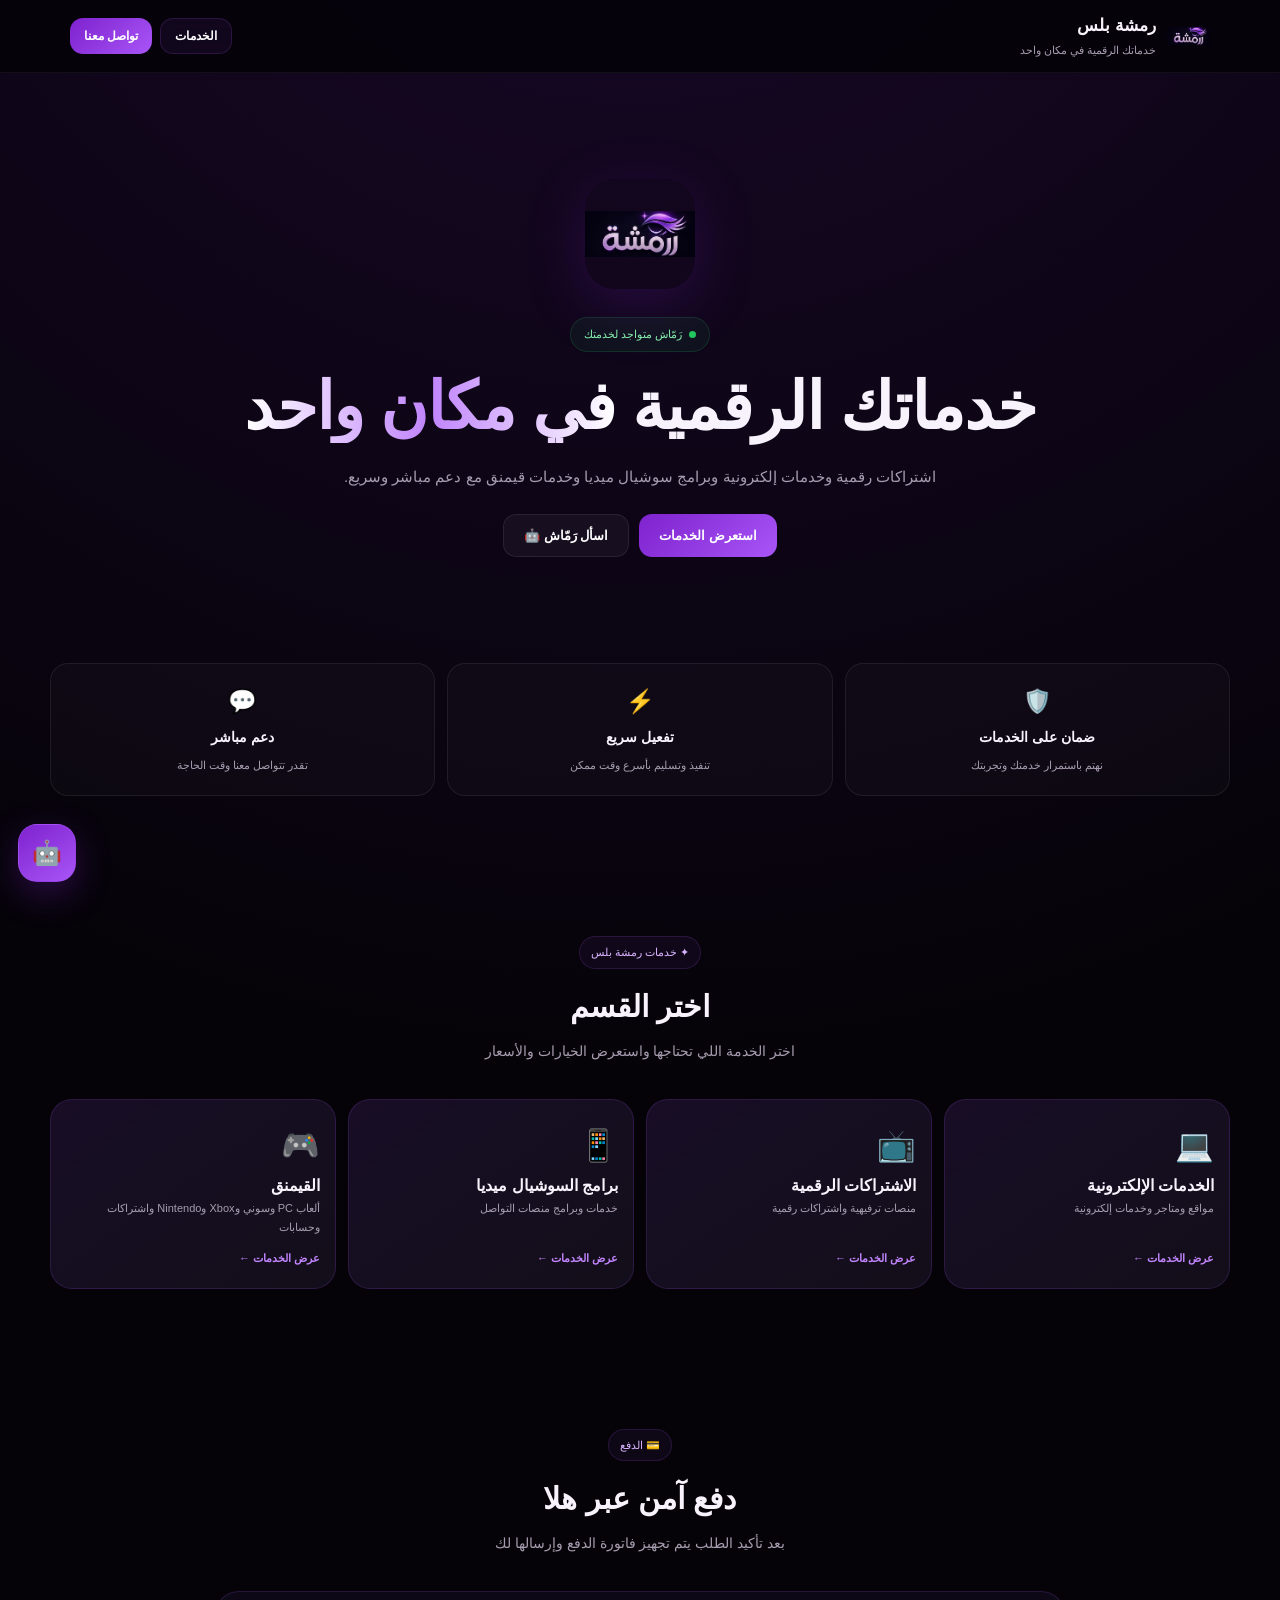
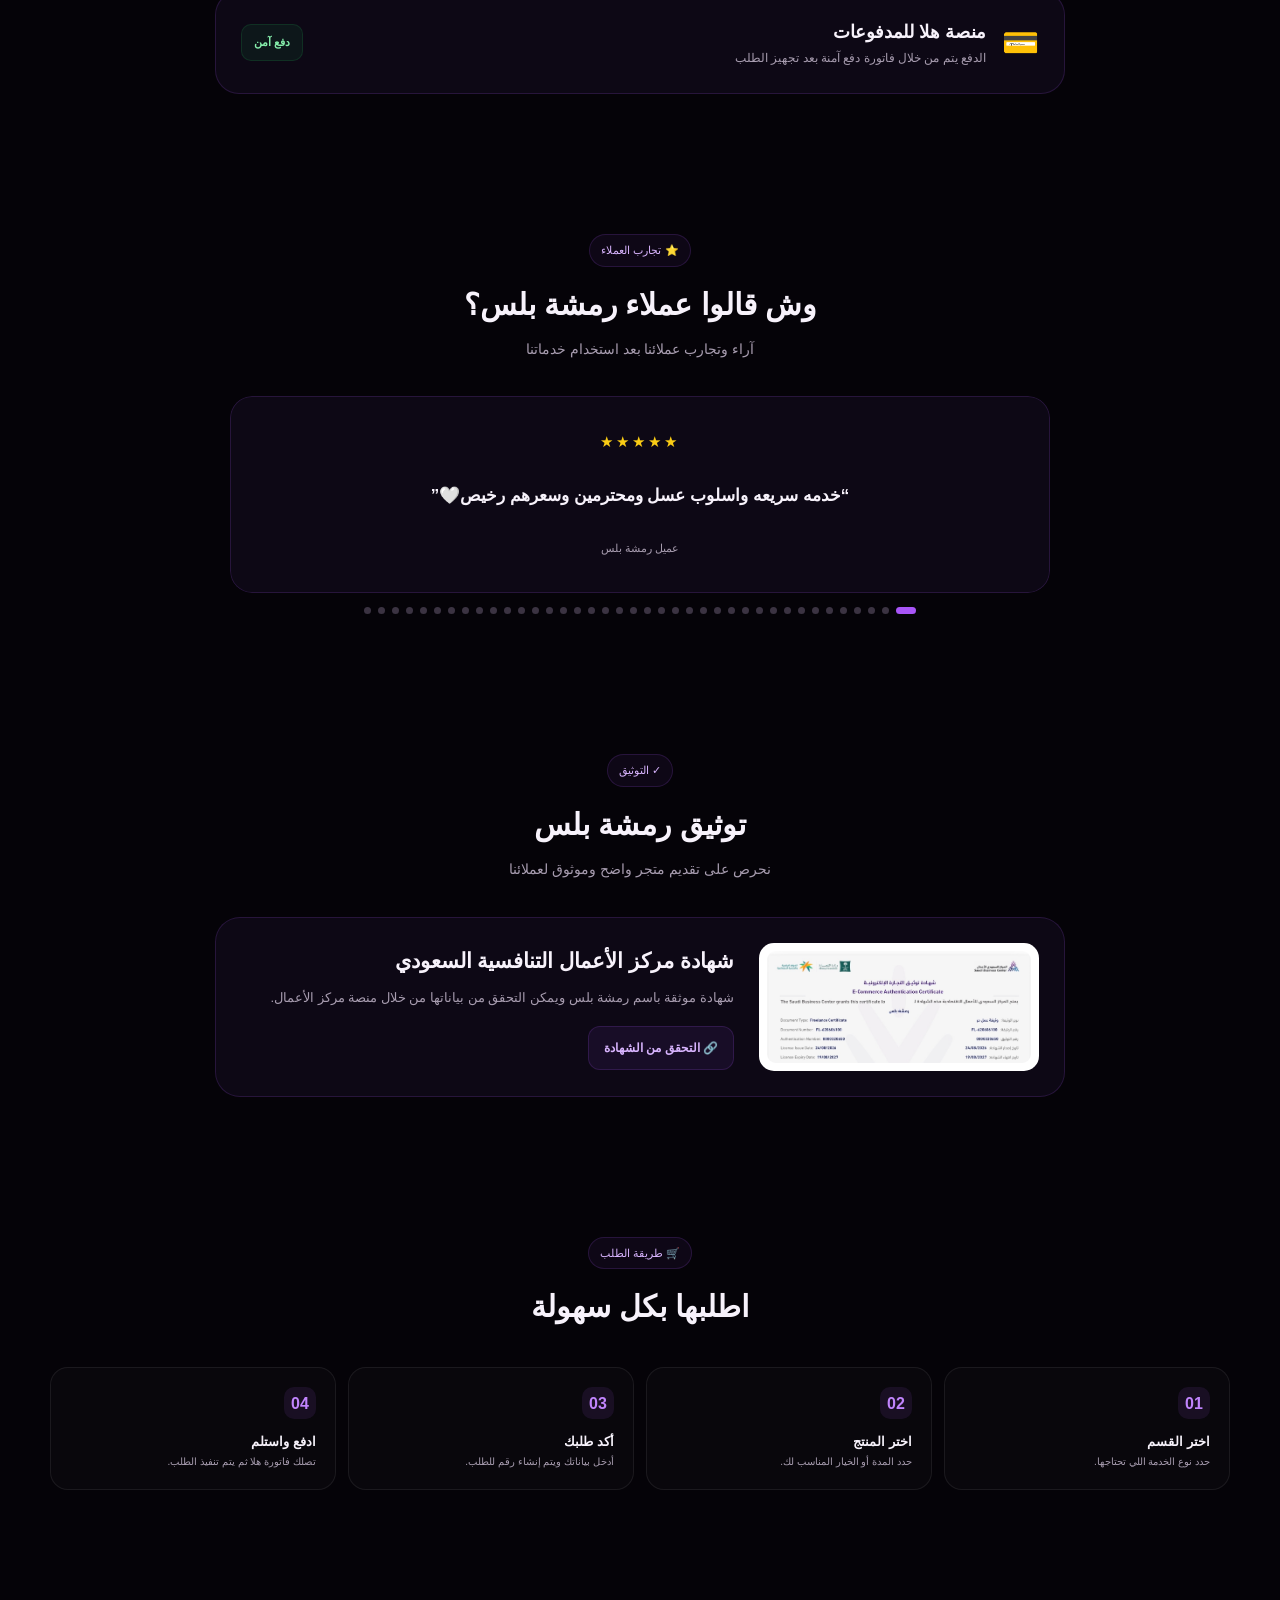
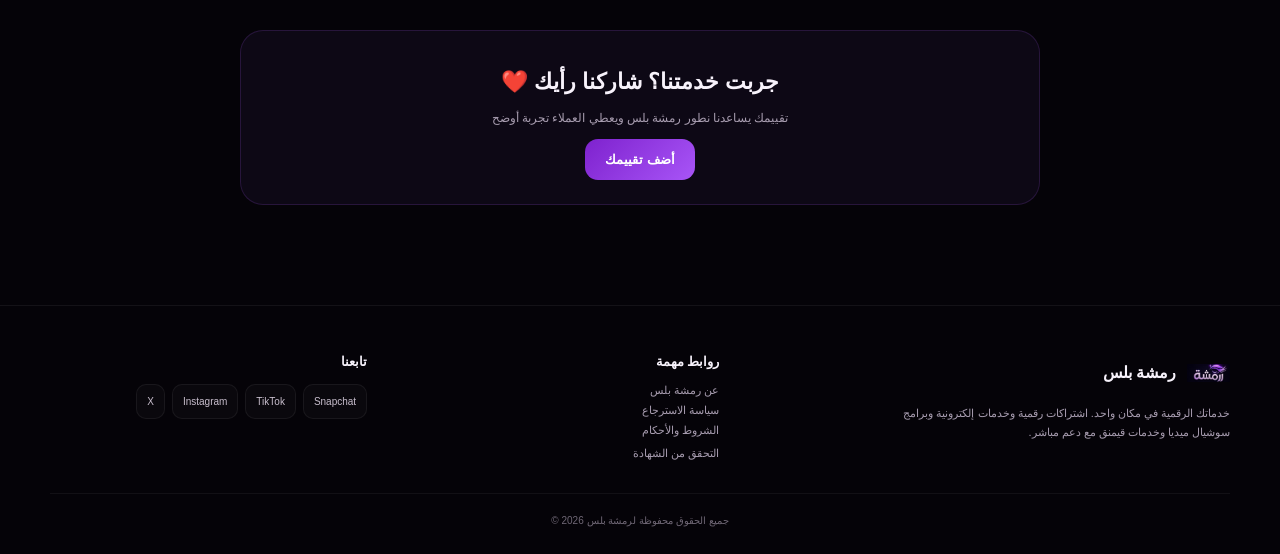
==== commit dc1c3537: "Update index.html" ====
--- a/index.html
+++ b/index.html
@@ -575,7 +575,7 @@
   window.open(`https://wa.me/${WHATSAPP}?text=${encodeURIComponent(message)}`,"_blank");
 }
 
-/* تقييمات العملاء الـ38 */
+/* تقييمات العملاء الـ39 */
 const reviews=[
 "خدمه سريعه واسلوب عسل ومحترمين وسعرهم رخيص🤍",
 "ممتازه",
@@ -614,9 +614,9 @@
 "مو اول تعامل ولا آخر تعامل سرعه استجابه وخدمه ممتازه",
 "محترمين وسريعين",
 "مشكورررين ماتقصرون ، الله يوفقكم ويسعدكم❤️",
-"ثقه وسريع"
+"ثقه وسريع",
+"ممتاز والأسلوب زين"
 ];
-
 const reviewTrack=document.getElementById("reviewTrack");
 const reviewDots=document.getElementById("reviewDots");
 let currentReview=0;
